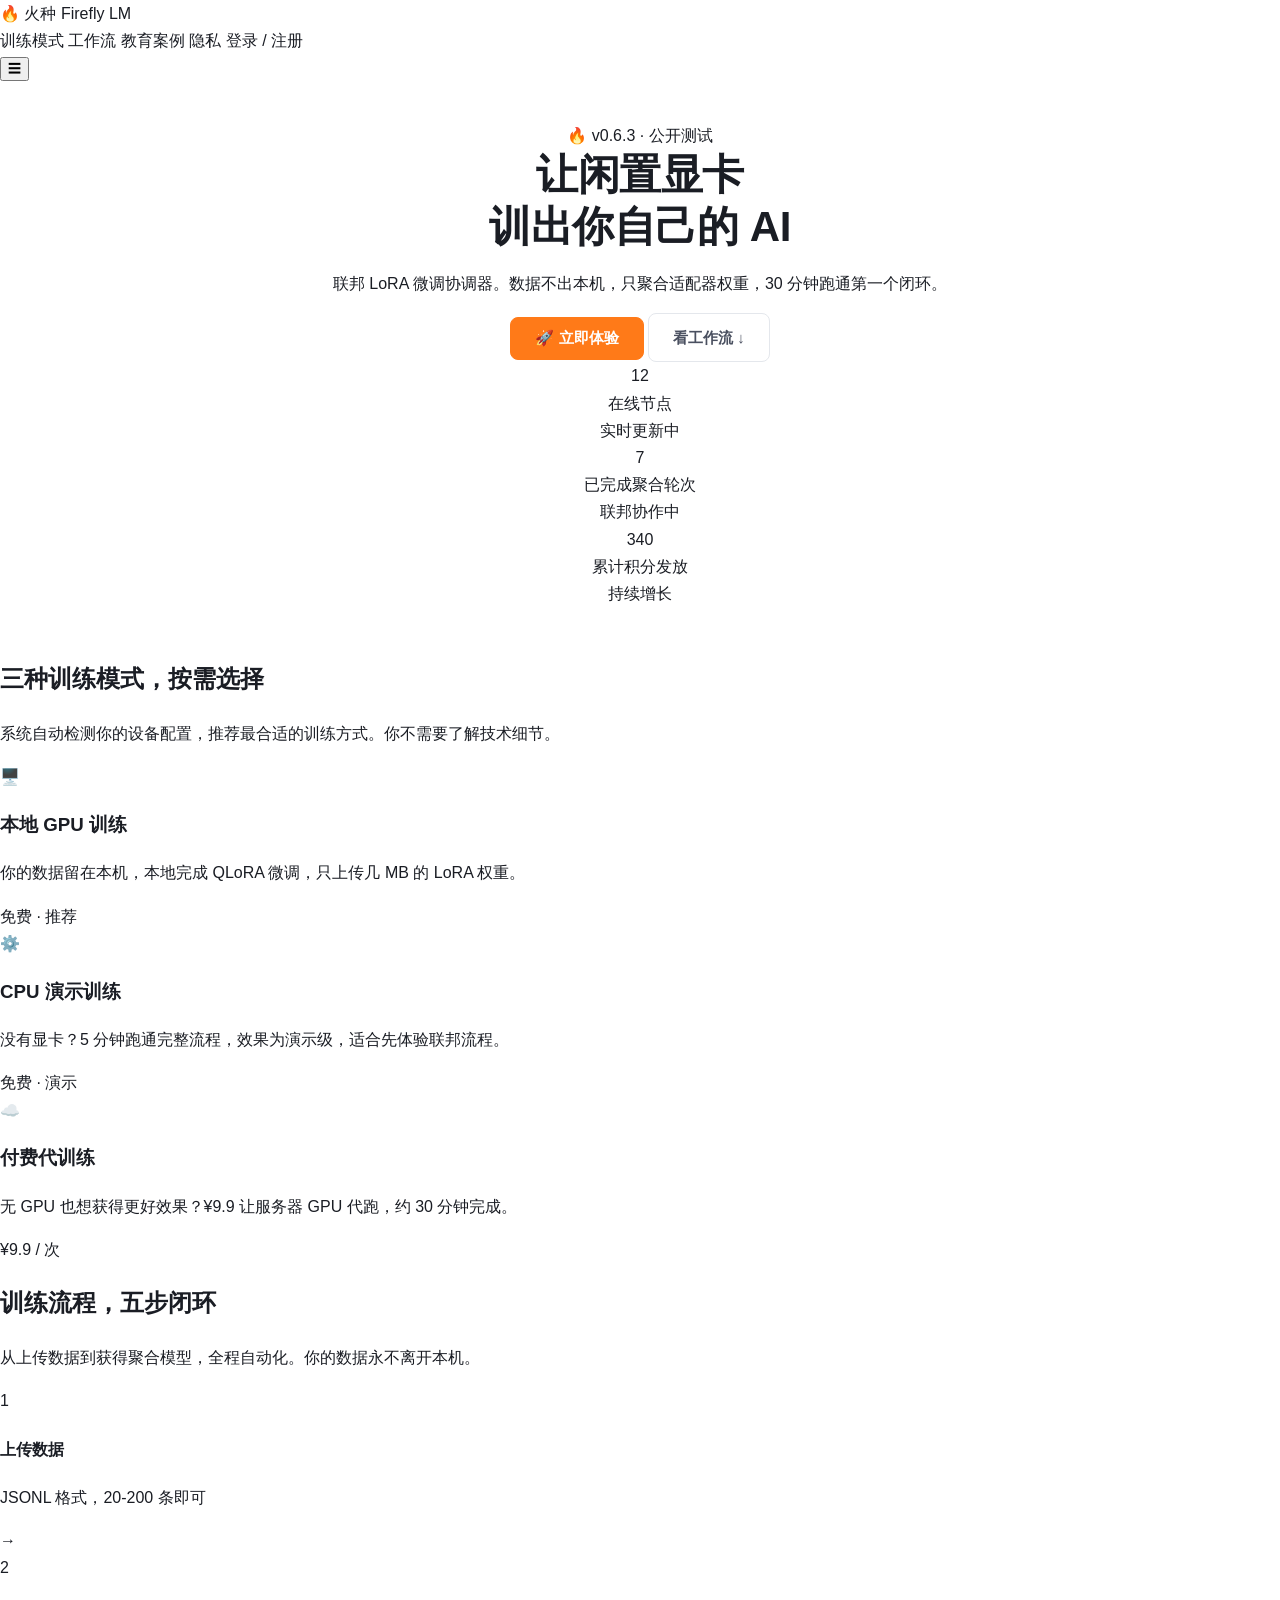
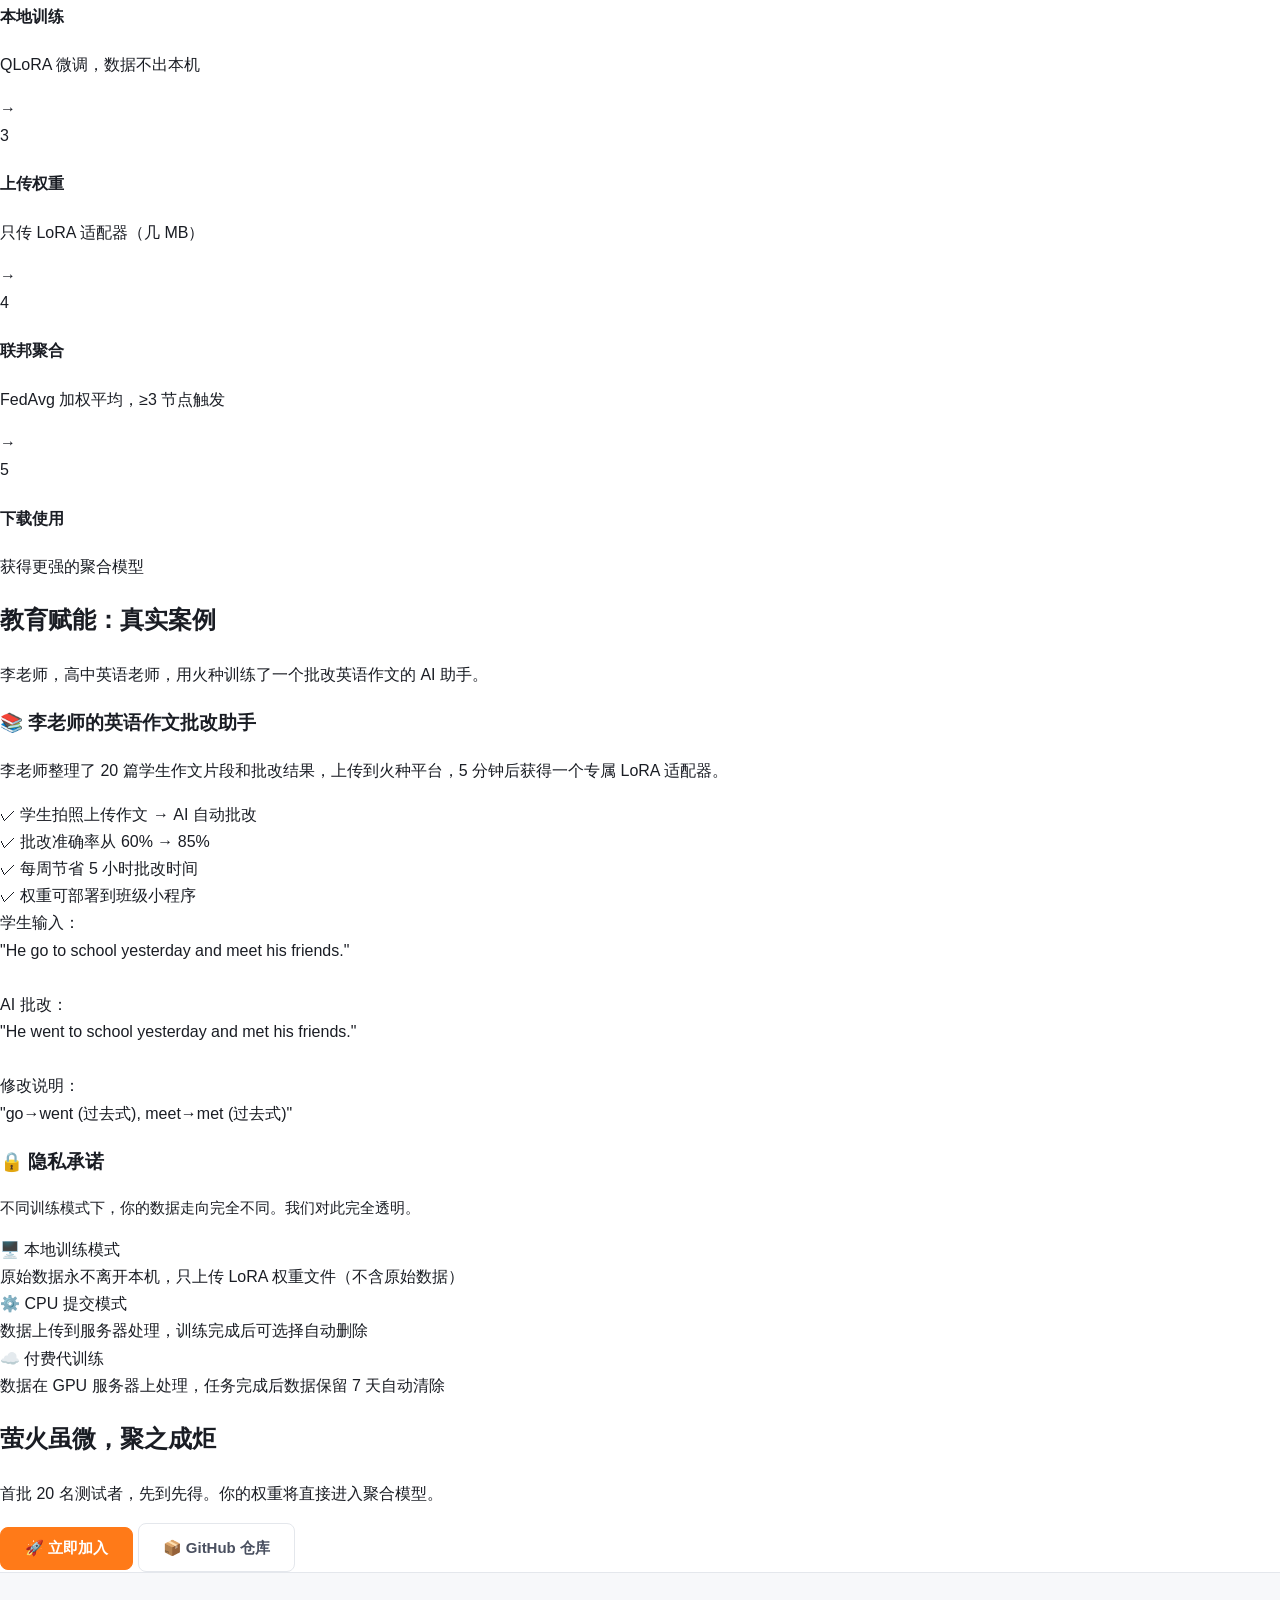
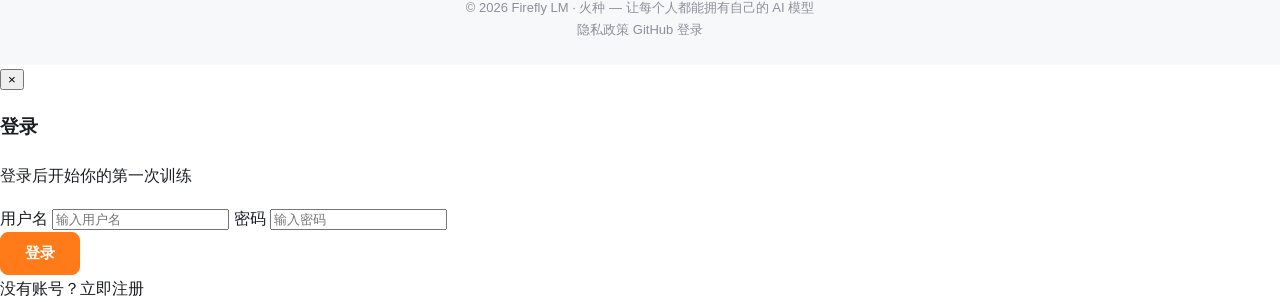
==== index.html @ dde18ec8 "feat: v0.6.3 website update - index.html" ====
<!DOCTYPE html>
<html lang="zh-CN">
<head>
    <meta charset="UTF-8">
    <meta name="viewport" content="width=device-width, initial-scale=1.0">
    <meta name="description" content="Firefly LM — 让闲置显卡训出你自己的 AI 模型。联邦 LoRA 微调协调器，数据不出本机。">
    <title>🔥 火种 Firefly LM — 让闲置显卡训出你自己的 AI</title>
    <link rel="icon" href="data:image/svg+xml,<svg xmlns='http://www.w3.org/2000/svg' viewBox='0 0 100 100'><text y='.9em' font-size='90'>🔥</text></svg>">
    <link rel="stylesheet" href="style.css">
</head>
<body>

    <!-- ========= Navigation ========= -->
    <nav class="nav" id="nav">
        <a href="index.html" class="nav-brand">
            <span class="logo">🔥</span>
            <span>火种 Firefly LM</span>
        </a>
        <div class="nav-links" id="navLinks">
            <a href="#modes">训练模式</a>
            <a href="#workflow">工作流</a>
            <a href="#education">教育案例</a>
            <a href="#privacy">隐私</a>
            <a href="#" class="nav-cta" onclick="openModal('login')">登录 / 注册</a>
        </div>
        <button class="nav-toggle" onclick="toggleNav()">☰</button>
    </nav>

    <!-- ========= Hero Section ========= -->
    <section class="hero">
        <div class="wrap">
            <div class="bento">
                <!-- Hero Title -->
                <div class="card hero-title">
                    <div class="hero-badge">🔥 v0.6.3 · 公开测试</div>
                    <h1>让闲置显卡<br>训出<span class="highlight">你自己的 AI</span></h1>
                    <p>联邦 LoRA 微调协调器。数据不出本机，只聚合适配器权重，30 分钟跑通第一个闭环。</p>
                    <div class="hero-actions">
                        <button class="btn" onclick="openModal('login')">
                            🚀 立即体验
                        </button>
                        <a class="btn ghost" href="#workflow">看工作流 ↓</a>
                    </div>
                </div>

                <!-- Hero Side Stats -->
                <div class="hero-side">
                    <div class="card stat-card glass">
                        <div class="num" id="statNodes">–</div>
                        <div class="label">在线节点</div>
                        <div class="trend pulse">实时更新中</div>
                    </div>
                    <div class="card stat-card glass">
                        <div class="num" id="statRounds">–</div>
                        <div class="label">已完成聚合轮次</div>
                        <div class="trend pulse">联邦协作中</div>
                    </div>
                    <div class="card stat-card glass">
                        <div class="num" id="statPoints">–</div>
                        <div class="label">累计积分发放</div>
                        <div class="trend pulse">持续增长</div>
                    </div>
                </div>
            </div>
        </div>
    </section>

    <!-- ========= Mode Cards ========= -->
    <section class="section" id="modes">
        <div class="wrap">
            <div class="section-head">
                <h2>三种训练模式，按需选择</h2>
                <p>系统自动检测你的设备配置，推荐最合适的训练方式。你不需要了解技术细节。</p>
            </div>
            <div class="bento">
                <div class="card mode-card gpu">
                    <div class="icon">🖥️</div>
                    <h3>本地 GPU 训练</h3>
                    <p>你的数据留在本机，本地完成 QLoRA 微调，只上传几 MB 的 LoRA 权重。</p>
                    <span class="tag">免费 · 推荐</span>
                </div>
                <div class="card mode-card cpu">
                    <div class="icon">⚙️</div>
                    <h3>CPU 演示训练</h3>
                    <p>没有显卡？5 分钟跑通完整流程，效果为演示级，适合先体验联邦流程。</p>
                    <span class="tag">免费 · 演示</span>
                </div>
                <div class="card mode-card paid">
                    <div class="icon">☁️</div>
                    <h3>付费代训练</h3>
                    <p>无 GPU 也想获得更好效果？¥9.9 让服务器 GPU 代跑，约 30 分钟完成。</p>
                    <span class="tag">¥9.9 / 次</span>
                </div>
            </div>
        </div>
    </section>

    <!-- ========= Workflow ========= -->
    <section class="section" id="workflow" style="padding-top:0;">
        <div class="wrap">
            <div class="section-head">
                <h2>训练流程，五步闭环</h2>
                <p>从上传数据到获得聚合模型，全程自动化。你的数据永不离开本机。</p>
            </div>
            <div class="bento">
                <div class="card workflow">
                    <div class="flow-steps">
                        <div class="flow-step">
                            <div class="step-num">1</div>
                            <h4>上传数据</h4>
                            <p>JSONL 格式，20-200 条即可</p>
                            <span class="flow-arrow">→</span>
                        </div>
                        <div class="flow-step">
                            <div class="step-num">2</div>
                            <h4>本地训练</h4>
                            <p>QLoRA 微调，数据不出本机</p>
                            <span class="flow-arrow">→</span>
                        </div>
                        <div class="flow-step">
                            <div class="step-num">3</div>
                            <h4>上传权重</h4>
                            <p>只传 LoRA 适配器（几 MB）</p>
                            <span class="flow-arrow">→</span>
                        </div>
                        <div class="flow-step">
                            <div class="step-num">4</div>
                            <h4>联邦聚合</h4>
                            <p>FedAvg 加权平均，≥3 节点触发</p>
                            <span class="flow-arrow">→</span>
                        </div>
                        <div class="flow-step">
                            <div class="step-num">5</div>
                            <h4>下载使用</h4>
                            <p>获得更强的聚合模型</p>
                        </div>
                    </div>
                </div>
            </div>
        </div>
    </section>

    <!-- ========= Education Case ========= -->
    <section class="section" id="education" style="padding-top:0;">
        <div class="wrap">
            <div class="section-head">
                <h2>教育赋能：真实案例</h2>
                <p>李老师，高中英语老师，用火种训练了一个批改英语作文的 AI 助手。</p>
            </div>
            <div class="bento">
                <div class="card edu-case">
                    <div class="edu-content">
                        <h3>📚 李老师的英语作文批改助手</h3>
                        <p>李老师整理了 20 篇学生作文片段和批改结果，上传到火种平台，5 分钟后获得一个专属 LoRA 适配器。</p>
                        <ul class="edu-list">
                            <li><span class="check">✓</span> 学生拍照上传作文 → AI 自动批改</li>
                            <li><span class="check">✓</span> 批改准确率从 60% → 85%</li>
                            <li><span class="check">✓</span> 每周节省 5 小时批改时间</li>
                            <li><span class="check">✓</span> 权重可部署到班级小程序</li>
                        </ul>
                    </div>
                    <div class="edu-demo">
                        <div><span class="label">学生输入：</span></div>
                        <div class="user">"He go to school yesterday and meet his friends."</div>
                        <br>
                        <div><span class="label">AI 批改：</span></div>
                        <div class="ai">"He went to school yesterday and met his friends."</div>
                        <br>
                        <div><span class="label">修改说明：</span></div>
                        <div style="color:var(--text-dim);">"go→went (过去式), meet→met (过去式)"</div>
                    </div>
                </div>
            </div>
        </div>
    </section>

    <!-- ========= Privacy ========= -->
    <section class="section" id="privacy" style="padding-top:0;">
        <div class="wrap">
            <div class="bento">
                <div class="card privacy-section">
                    <h3>🔒 隐私承诺</h3>
                    <p style="color:var(--text-dim);font-size:0.92em;">不同训练模式下，你的数据走向完全不同。我们对此完全透明。</p>
                    <div class="privacy-grid">
                        <div class="privacy-item">
                            <div class="p-title">🖥️ 本地训练模式</div>
                            <div class="p-desc">原始数据永不离开本机，只上传 LoRA 权重文件（不含原始数据）</div>
                        </div>
                        <div class="privacy-item">
                            <div class="p-title">⚙️ CPU 提交模式</div>
                            <div class="p-desc">数据上传到服务器处理，训练完成后可选择自动删除</div>
                        </div>
                        <div class="privacy-item">
                            <div class="p-title">☁️ 付费代训练</div>
                            <div class="p-desc">数据在 GPU 服务器上处理，任务完成后数据保留 7 天自动清除</div>
                        </div>
                    </div>
                </div>
            </div>
        </div>
    </section>

    <!-- ========= CTA ========= -->
    <section class="cta-section">
        <div class="wrap">
            <h2>萤火虽微，聚之成炬</h2>
            <p>首批 20 名测试者，先到先得。你的权重将直接进入聚合模型。</p>
            <div class="cta-buttons">
                <button class="btn" onclick="openModal('register')">🚀 立即加入</button>
                <a class="btn ghost" href="https://github.com/firefly-lm-org/firefly-client" target="_blank" rel="noopener">📦 GitHub 仓库</a>
            </div>
        </div>
    </section>

    <!-- ========= Footer ========= -->
    <footer class="footer">
        <div class="wrap">
            <div class="footer-content">
                <div class="footer-copy">© 2026 Firefly LM · 火种 — 让每个人都能拥有自己的 AI 模型</div>
                <div class="footer-links">
                    <a href="#privacy">隐私政策</a>
                    <a href="https://github.com/firefly-lm-org/firefly-client" target="_blank" rel="noopener">GitHub</a>
                    <a href="#" onclick="openModal('login')">登录</a>
                </div>
            </div>
        </div>
    </footer>

    <!-- ========= Login/Register Modal ========= -->
    <div class="modal-overlay" id="modalOverlay" onclick="if(event.target===this) closeModal()">
        <div class="modal" id="loginModal">
            <button class="close" onclick="closeModal()">×</button>
            <h3 id="modalTitle">登录</h3>
            <p class="sub" id="modalSub">登录后开始你的第一次训练</p>

            <label for="username">用户名</label>
            <input id="username" placeholder="输入用户名" autocomplete="username">

            <label for="password">密码</label>
            <input id="password" type="password" placeholder="输入密码" autocomplete="current-password">

            <label for="email" id="emailLabel" style="display:none;">邮箱（可选）</label>
            <input id="email" type="email" placeholder="your@email.com" style="display:none;" autocomplete="email">

            <div class="form-msg" id="formMsg"></div>

            <button class="btn" id="submitBtn" onclick="handleSubmit()">登录</button>

            <div class="switch" id="switchText">
                没有账号？<a onclick="switchMode()">立即注册</a>
            </div>
        </div>
    </div>

    <!-- ========= JavaScript ========= -->
    <script src="api.js"></script>
    <script>
        // ========= Nav Toggle (Mobile) =========
        function toggleNav() {
            document.getElementById('navLinks').classList.toggle('show');
        }

        // ========= Modal =========
        let isLoginMode = true;

        function openModal(mode) {
            const overlay = document.getElementById('modalOverlay');
            overlay.classList.add('show');
            if (mode === 'register') {
                isLoginMode = false;
                document.getElementById('modalTitle').textContent = '注册';
                document.getElementById('modalSub').textContent = '创建账号，开始联邦训练之旅';
                document.getElementById('submitBtn').textContent = '注册';
                document.getElementById('switchText').innerHTML = '已有账号？<a onclick="switchMode()">立即登录</a>';
                document.getElementById('emailLabel').style.display = 'block';
                document.getElementById('email').style.display = 'block';
            } else {
                isLoginMode = true;
                document.getElementById('modalTitle').textContent = '登录';
                document.getElementById('modalSub').textContent = '登录后开始你的第一次训练';
                document.getElementById('submitBtn').textContent = '登录';
                document.getElementById('switchText').innerHTML = '没有账号？<a onclick="switchMode()">立即注册</a>';
                document.getElementById('emailLabel').style.display = 'none';
                document.getElementById('email').style.display = 'none';
            }
            // If already logged in
            if (Firefly.getToken() && isLoginMode) {
                const saved = Firefly.getUser();
                if (saved) {
                    showMsg(`已登录为 ${saved}，正在跳转...`, 'success');
                    setTimeout(() => { closeModal(); location.href = 'workspace.html'; }, 1000);
                }
            }
        }

        function closeModal() {
            document.getElementById('modalOverlay').classList.remove('show');
            const msg = document.getElementById('formMsg');
            msg.className = 'form-msg';
            msg.textContent = '';
        }

        function switchMode() {
            openModal(isLoginMode ? 'register' : 'login');
        }

        // ========= Form Submit =========
        async function handleSubmit() {
            const username = document.getElementById('username').value.trim();
            const password = document.getElementById('password').value;
            const email = document.getElementById('email').value.trim();
            const msgEl = document.getElementById('formMsg');

            if (!username || !password) {
                showMsg('用户名和密码不能为空', 'error');
                return;
            }

            const btn = document.getElementById('submitBtn');
            btn.disabled = true;
            btn.textContent = '处理中...';

            try {
                if (isLoginMode) {
                    await Firefly.login(username, password);
                    showMsg(`✅ 欢迎回来，${username}！`, 'success');
                    setTimeout(() => {
                        closeModal();
                        location.href = 'workspace.html';
                    }, 1200);
                } else {
                    await Firefly.register(username, password, email);
                    showMsg('✅ 注册成功！正在自动登录...', 'success');
                    setTimeout(() => Firefly.login(username, password), 800)
                        .then(() => {
                            closeModal();
                            location.href = 'workspace.html';
                        });
                }
            } catch (e) {
                showMsg(e.message || '请求失败', 'error');
            } finally {
                btn.disabled = false;
                btn.textContent = isLoginMode ? '登录' : '注册';
            }
        }

        function showMsg(text, type) {
            const el = document.getElementById('formMsg');
            el.textContent = text;
            el.className = `form-msg ${type}`;
        }

        // ========= Stats Polling =========
        async function fetchStats() {
            try {
                const r = await fetch(`${Firefly.API}/api/v1/aggregation/rounds?limit=100`);
                if (r.ok) {
                    const data = await r.json();
                    const rounds = data.rounds || [];
                    document.getElementById('statRounds').textContent = rounds.length;
                }
                const q = await fetch(`${Firefly.API}/api/v1/train/queue-info`);
                if (q.ok) {
                    const qd = await q.json();
                    document.getElementById('statNodes').textContent = (qd.active_nodes || 0);
                    document.getElementById('statPoints').textContent = (qd.total_points || 0);
                }
            } catch (e) {
                // Fallback demo data
                document.getElementById('statNodes').textContent = '12';
                document.getElementById('statRounds').textContent = '7';
                document.getElementById('statPoints').textContent = '340';
            }
        }

        // ========= Version Check =========
        async function checkVersion() {
            try {
                const data = await Firefly.getVersion();
                if (!data) return;
                const v = document.createElement('div');
                v.style.cssText = 'position:fixed;bottom:16px;right:16px;background:rgba(255,107,0,0.15);border:1px solid rgba(255,107,0,0.3);padding:8px 14px;border-radius:8px;font-size:0.82em;z-index:40;cursor:pointer;';
                v.innerHTML = `🔥 v${data.version} 可用 · <a href="${data.download_url}" target="_blank" style="color:#FF6B00;">更新</a>`;
                document.body.appendChild(v);
            } catch(e) {}
        }

        // ========= Init =========
        document.addEventListener('keydown', (e) => {
            if (e.key === 'Escape') closeModal();
        });

        // Check if already logged in → redirect to workspace
        if (Firefly.getToken()) {
            // Auto-redirect after a short delay
            // location.href = 'workspace.html';
        }

        fetchStats();
        checkVersion();
        setInterval(fetchStats, 30000);
    </script>

</body>
</html>
---- style.css ----
/* 萤火虫大模型官网 — 极简浅色版 */

/* ---------- Reset ---------- */
*, *::before, *::after { box-sizing: border-box; }
html, body { margin: 0; padding: 0; }
ul { margin: 0; padding: 0; list-style: none; }
a { color: inherit; text-decoration: none; }
a:hover { text-decoration: underline; }

/* ---------- 变量 ---------- */
:root {
  --bg: #ffffff;
  --bg-soft: #f7f8fa;
  --text: #1a1d24;
  --text-soft: #4a5060;
  --border: #e4e7ec;
  --primary: #ff7a18;       /* 火苗橙 */
  --primary-hover: #e86a10;
  --radius: 8px;
  --max-w: 720px;
  --font: -apple-system, BlinkMacSystemFont, "Segoe UI", "PingFang SC",
          "Hiragino Sans GB", "Microsoft YaHei", Roboto, Helvetica, Arial, sans-serif;
}

/* ---------- 基础 ---------- */
body {
  font-family: var(--font);
  font-size: 16px;
  line-height: 1.7;
  color: var(--text);
  background: var(--bg);
  -webkit-font-smoothing: antialiased;
  -moz-osx-font-smoothing: grayscale;
}

/* ---------- Header ---------- */
header {
  max-width: var(--max-w);
  margin: 0 auto;
  padding: 24px 20px 0;
  display: flex;
  align-items: center;
  justify-content: space-between;
}
header .logo {
  font-weight: 700;
  font-size: 18px;
  color: var(--primary);
  letter-spacing: 0.02em;
}
header nav { display: flex; gap: 20px; }
header nav a {
  color: var(--text-soft);
  font-size: 14px;
  transition: color 0.15s;
}
header nav a:hover { color: var(--primary); text-decoration: none; }

/* ---------- Main ---------- */
main {
  max-width: var(--max-w);
  margin: 0 auto;
  padding: 40px 20px 60px;
}

/* ---------- Hero ---------- */
.hero { text-align: center; padding: 40px 0 32px; }
.hero h1 {
  font-size: 42px;
  line-height: 1.25;
  margin: 0 0 16px;
  letter-spacing: -0.01em;
}
.hero .sub {
  font-size: 18px;
  color: var(--text-soft);
  margin: 0 0 10px;
}
.hero .meta {
  font-size: 14px;
  color: #6b7280;
  margin: 0 0 28px;
}
.cta { display: flex; gap: 12px; justify-content: center; flex-wrap: wrap; }

/* ---------- Buttons ---------- */
.btn {
  display: inline-block;
  padding: 11px 24px;
  border-radius: var(--radius);
  font-size: 15px;
  font-weight: 600;
  background: var(--primary);
  color: #fff;
  border: 1px solid var(--primary);
  transition: background 0.15s, transform 0.1s;
}
.btn:hover { background: var(--primary-hover); text-decoration: none; }
.btn:active { transform: translateY(1px); }
.btn.ghost {
  background: transparent;
  color: var(--text-soft);
  border: 1px solid var(--border);
}
.btn.ghost:hover {
  background: var(--bg-soft);
  color: var(--text);
  text-decoration: none;
}

/* ---------- What ---------- */
.what {
  background: var(--bg-soft);
  border: 1px solid var(--border);
  border-radius: var(--radius);
  padding: 24px 28px;
  margin: 32px 0;
  font-size: 15px;
  color: var(--text-soft);
  line-height: 1.8;
}

/* ---------- Status ---------- */
.status h2 {
  font-size: 20px;
  margin: 0 0 14px;
  color: var(--text);
}
.status ul { display: flex; flex-direction: column; gap: 8px; }
.status li {
  padding: 10px 14px;
  background: var(--bg-soft);
  border: 1px solid var(--border);
  border-radius: var(--radius);
  font-size: 14px;
  color: var(--text-soft);
}

/* ---------- Links ---------- */
.links { margin-top: 36px; }
.links h2 {
  font-size: 20px;
  margin: 0 0 14px;
}
.links p {
  margin: 0 0 10px;
  font-size: 14px;
  color: var(--text-soft);
  line-height: 1.9;
}
.links a {
  color: var(--primary);
  border-bottom: 1px solid transparent;
  transition: border-color 0.15s;
}
.links a:hover { border-bottom-color: var(--primary); text-decoration: none; }

/* ---------- News ---------- */
.news { margin-top: 36px; }
.news h2 {
  font-size: 20px;
  margin: 0 0 14px;
}
.news-list {
  display: flex;
  flex-direction: column;
  gap: 10px;
}
.news-list li {
  display: flex;
  align-items: flex-start;
  gap: 12px;
  padding: 12px 14px;
  background: var(--bg-soft);
  border: 1px solid var(--border);
  border-radius: var(--radius);
  font-size: 14px;
  color: var(--text-soft);
  line-height: 1.6;
}
.news-date {
  flex: 0 0 auto;
  font-family: "SF Mono", "Fira Code", Menlo, Consolas, monospace;
  font-size: 12px;
  color: #8b9099;
  padding-top: 1px;
  min-width: 88px;
}
.news-tag {
  flex: 0 0 auto;
  font-size: 11px;
  font-weight: 600;
  padding: 2px 8px;
  border-radius: 4px;
  text-transform: uppercase;
  letter-spacing: 0.03em;
  white-space: nowrap;
  margin-top: 2px;
}
.tag-shipped { background: #e8f5e9; color: #2e7d32; }
.tag-doc     { background: #e3f2fd; color: #1565c0; }
.tag-plan   { background: #fff3e0; color: #e65100; }
.news-text { flex: 1; }

/* ---------- Footer ---------- */
footer {
  border-top: 1px solid var(--border);
  padding: 24px 20px;
  text-align: center;
  font-size: 13px;
  color: #8b9099;
  background: var(--bg-soft);
}
footer p { margin: 4px 0; }

/* ---------- 移动端 ---------- */
@media (max-width: 600px) {
  header {
    padding: 18px 16px 0;
  }
  header .logo { font-size: 16px; }
  header nav { gap: 14px; }
  header nav a { font-size: 13px; }

  main { padding: 24px 16px 40px; }

  .hero { padding: 24px 0 20px; }
  .hero h1 { font-size: 30px; }
  .hero .sub { font-size: 16px; }
  .hero .meta { font-size: 13px; }

  .cta { flex-direction: column; align-items: stretch; }
  .btn { text-align: center; }

  .what { padding: 20px; font-size: 14px; }

  .status li { font-size: 13px; padding: 9px 12px; }

  .news-list li { flex-direction: column; gap: 6px; padding: 10px 12px; }
  .news-date { min-width: 0; font-size: 11px; }
  .news-tag { font-size: 10px; padding: 1px 6px; }

  .links p { font-size: 13px; }
}

/* 暗色模式（系统级自动） */
@media (prefers-color-scheme: dark) {
  :root {
    --bg: #0f1115;
    --bg-soft: #161a22;
    --text: #e6e8ec;
    --text-soft: #a0a6b0;
    --border: #232830;
  }
  .btn.ghost { color: var(--text-soft); }
  .btn.ghost:hover { color: var(--text); }
  footer { background: var(--bg-soft); }

  /* News tags in dark mode */
  .tag-shipped { background: #1b3a1b; color: #81c784; }
  .tag-doc     { background: #1a2a3a; color: #64b5f6; }
  .tag-plan   { background: #3a2a1a; color: #ffb74d; }
}
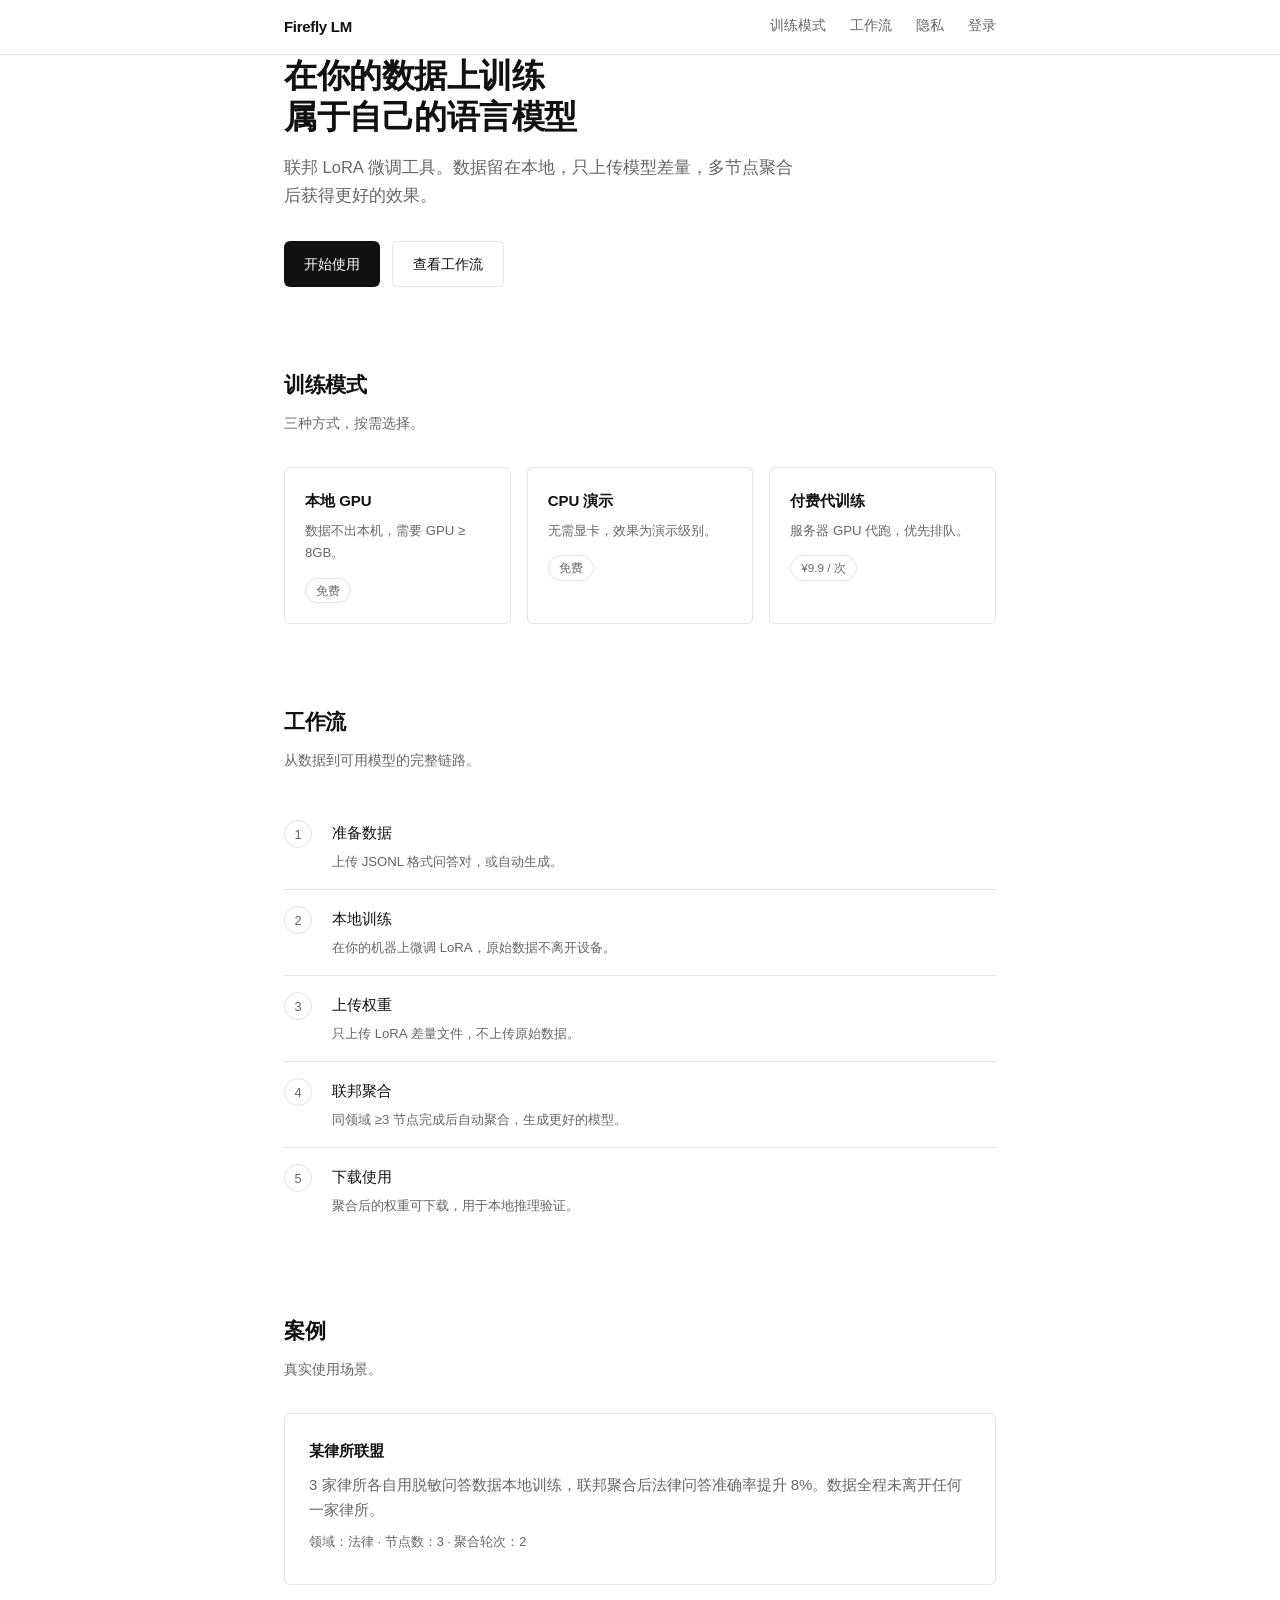
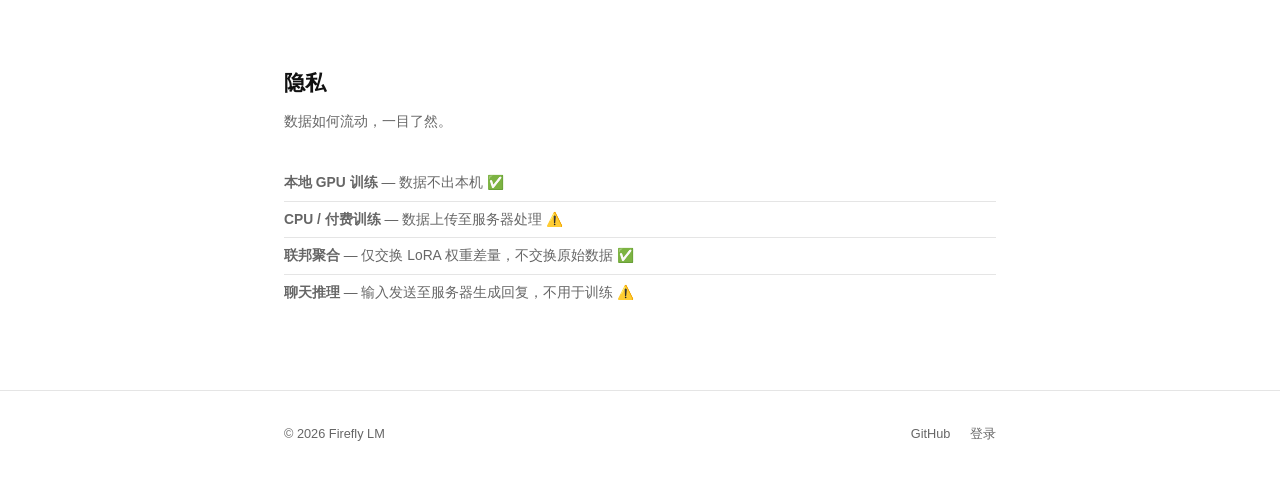
==== commit 6f0255a3: "feat: minimal white v2 homepage (self-contained)" ====
--- a/index.html
+++ b/index.html
@@ -1,406 +1,383 @@
 <!DOCTYPE html>
-<html lang="zh-CN">
+<html lang="zh">
 <head>
-    <meta charset="UTF-8">
-    <meta name="viewport" content="width=device-width, initial-scale=1.0">
-    <meta name="description" content="Firefly LM — 让闲置显卡训出你自己的 AI 模型。联邦 LoRA 微调协调器，数据不出本机。">
-    <title>🔥 火种 Firefly LM — 让闲置显卡训出你自己的 AI</title>
-    <link rel="icon" href="data:image/svg+xml,<svg xmlns='http://www.w3.org/2000/svg' viewBox='0 0 100 100'><text y='.9em' font-size='90'>🔥</text></svg>">
-    <link rel="stylesheet" href="style.css">
+<meta charset="UTF-8">
+<meta name="viewport" content="width=device-width,initial-scale=1.0">
+<title>Firefly LM</title>
+<style>
+  :root{
+    --bg:#fff;
+    --text:#111;
+    --muted:#666;
+    --border:#e5e5e5;
+    --accent:#111;
+    --radius:6px;
+  }
+  *{margin:0;padding:0;box-sizing:border-box}
+  html{scroll-behavior:smooth}
+  body{
+    font-family:-apple-system,BlinkMacSystemFont,"Segoe UI",Roboto,"PingFang SC","Microsoft YaHei",sans-serif;
+    background:var(--bg);
+    color:var(--text);
+    font-size:15px;
+    line-height:1.7;
+    -webkit-font-smoothing:antialiased;
+  }
+  a{color:inherit;text-decoration:none}
+  button{font-family:inherit;cursor:pointer;border:0;font-size:inherit}
+
+  /* 容器 */
+  .wrap{max-width:760px;margin:0 auto;padding:0 24px}
+
+  /* 顶栏 */
+  .nav{
+    border-bottom:1px solid var(--border);
+    background:#fff;
+    position:sticky;top:0;z-index:50;
+  }
+  .nav-inner{
+    max-width:760px;margin:0 auto;
+    padding:14px 24px;
+    display:flex;align-items:center;justify-content:space-between;
+  }
+  .brand{font-weight:600;font-size:1em;letter-spacing:-0.3px}
+  .nav-links{display:flex;gap:24px;font-size:0.9em;color:var(--muted)}
+  .nav-links a:hover{color:var(--text)}
+
+  /* 主内容 */
+  main{padding:80px 0 60px}
+
+  /* Hero */
+  .hero{margin-bottom:80px}
+  .hero h1{
+    font-size:2.2em;
+    font-weight:700;
+    line-height:1.25;
+    letter-spacing:-0.5px;
+    margin-bottom:16px;
+  }
+  .hero p{
+    font-size:1.1em;
+    color:var(--muted);
+    max-width:520px;
+    margin-bottom:32px;
+  }
+  .hero-actions{display:flex;gap:12px;flex-wrap:wrap}
+
+  /* 按钮 */
+  .btn{
+    display:inline-flex;align-items:center;gap:6px;
+    padding:10px 20px;
+    border-radius:var(--radius);
+    font-size:0.95em;
+    transition:opacity .15s;
+  }
+  .btn-primary{background:var(--accent);color:#fff}
+  .btn-primary:hover{opacity:0.85}
+  .btn-ghost{background:transparent;color:var(--text);border:1px solid var(--border)}
+  .btn-ghost:hover{background:#f5f5f5}
+
+  /* 区块通用 */
+  section{margin-bottom:80px}
+  h2{
+    font-size:1.4em;
+    font-weight:600;
+    letter-spacing:-0.3px;
+    margin-bottom:8px;
+  }
+  .section-desc{
+    color:var(--muted);
+    margin-bottom:32px;
+    font-size:0.95em;
+  }
+
+  /* 三模式 */
+  .modes{display:grid;grid-template-columns:repeat(3,1fr);gap:16px}
+  .mode{
+    border:1px solid var(--border);
+    border-radius:var(--radius);
+    padding:20px;
+  }
+  .mode h3{font-size:1em;font-weight:600;margin-bottom:6px}
+  .mode p{font-size:0.88em;color:var(--muted);margin-bottom:12px}
+  .mode .tag{
+    display:inline-block;
+    font-size:0.78em;
+    color:var(--muted);
+    border:1px solid var(--border);
+    border-radius:999px;
+    padding:2px 10px;
+  }
+
+  /* 工作流 */
+  .flow{display:flex;flex-direction:column;gap:0}
+  .flow-step{
+    display:flex;gap:20px;
+    padding:16px 0;
+    border-bottom:1px solid var(--border);
+  }
+  .flow-step:last-child{border-bottom:0}
+  .flow-num{
+    flex-shrink:0;
+    width:28px;height:28px;
+    border:1px solid var(--border);
+    border-radius:50%;
+    display:flex;align-items:center;justify-content:center;
+    font-size:0.85em;
+    color:var(--muted);
+  }
+  .flow-text strong{display:block;font-weight:500;margin-bottom:2px}
+  .flow-text span{font-size:0.88em;color:var(--muted)}
+
+  /* 案例 */
+  .case{
+    border:1px solid var(--border);
+    border-radius:var(--radius);
+    padding:24px;
+  }
+  .case p{margin-bottom:8px}
+  .case .case-meta{font-size:0.85em;color:var(--muted)}
+
+  /* 隐私 */
+  .privacy{font-size:0.92em;color:var(--muted)}
+  .privacy ul{list-style:none;padding:0}
+  .privacy li{padding:6px 0;border-bottom:1px solid var(--border)}
+  .privacy li:last-child{border-bottom:0}
+
+  /* 页脚 */
+  footer{
+    border-top:1px solid var(--border);
+    padding:32px 0;
+    font-size:0.85em;
+    color:var(--muted);
+  }
+  footer .wrap{display:flex;justify-content:space-between;flex-wrap:wrap;gap:12px}
+  footer a{color:var(--muted)}
+  footer a:hover{color:var(--text)}
+
+  /* 登录弹窗 */
+  .modal-overlay{
+    display:none;
+    position:fixed;top:0;left:0;right:0;bottom:0;
+    background:rgba(0,0,0,0.3);
+    z-index:100;
+    align-items:center;justify-content:center;
+  }
+  .modal-overlay.show{display:flex}
+  .modal{
+    background:#fff;
+    border-radius:var(--radius);
+    padding:32px;
+    width:360px;
+    max-width:90vw;
+    border:1px solid var(--border);
+  }
+  .modal h3{font-size:1.1em;font-weight:600;margin-bottom:20px}
+  .modal label{display:block;font-size:0.85em;color:var(--muted);margin-bottom:6px}
+  .modal input{
+    width:100%;
+    padding:10px 12px;
+    border:1px solid var(--border);
+    border-radius:var(--radius);
+    font-size:0.95em;
+    margin-bottom:16px;
+    font-family:inherit;
+    color:var(--text);
+    background:#fff;
+  }
+  .modal input:focus{outline:none;border-color:#999}
+  .modal .btn{width:100%;justify-content:center;margin-bottom:12px}
+  .modal .switch{font-size:0.85em;color:var(--muted);text-align:center}
+  .modal .switch a{color:var(--text);text-decoration:underline}
+
+  /* 响应式 */
+  @media(max-width:640px){
+    .hero h1{font-size:1.7em}
+    .modes{grid-template-columns:1fr}
+    .nav-links a:not(.always-show){display:none}
+    main{padding:48px 0 40px}
+    section{margin-bottom:56px}
+  }
+  @media(prefers-reduced-motion:reduce){*{transition:none!important}}
+</style>
 </head>
 <body>
 
-    <!-- ========= Navigation ========= -->
-    <nav class="nav" id="nav">
-        <a href="index.html" class="nav-brand">
-            <span class="logo">🔥</span>
-            <span>火种 Firefly LM</span>
-        </a>
-        <div class="nav-links" id="navLinks">
-            <a href="#modes">训练模式</a>
-            <a href="#workflow">工作流</a>
-            <a href="#education">教育案例</a>
-            <a href="#privacy">隐私</a>
-            <a href="#" class="nav-cta" onclick="openModal('login')">登录 / 注册</a>
-        </div>
-        <button class="nav-toggle" onclick="toggleNav()">☰</button>
-    </nav>
-
-    <!-- ========= Hero Section ========= -->
-    <section class="hero">
-        <div class="wrap">
-            <div class="bento">
-                <!-- Hero Title -->
-                <div class="card hero-title">
-                    <div class="hero-badge">🔥 v0.6.3 · 公开测试</div>
-                    <h1>让闲置显卡<br>训出<span class="highlight">你自己的 AI</span></h1>
-                    <p>联邦 LoRA 微调协调器。数据不出本机，只聚合适配器权重，30 分钟跑通第一个闭环。</p>
-                    <div class="hero-actions">
-                        <button class="btn" onclick="openModal('login')">
-                            🚀 立即体验
-                        </button>
-                        <a class="btn ghost" href="#workflow">看工作流 ↓</a>
-                    </div>
-                </div>
-
-                <!-- Hero Side Stats -->
-                <div class="hero-side">
-                    <div class="card stat-card glass">
-                        <div class="num" id="statNodes">–</div>
-                        <div class="label">在线节点</div>
-                        <div class="trend pulse">实时更新中</div>
-                    </div>
-                    <div class="card stat-card glass">
-                        <div class="num" id="statRounds">–</div>
-                        <div class="label">已完成聚合轮次</div>
-                        <div class="trend pulse">联邦协作中</div>
-                    </div>
-                    <div class="card stat-card glass">
-                        <div class="num" id="statPoints">–</div>
-                        <div class="label">累计积分发放</div>
-                        <div class="trend pulse">持续增长</div>
-                    </div>
-                </div>
-            </div>
-        </div>
-    </section>
-
-    <!-- ========= Mode Cards ========= -->
-    <section class="section" id="modes">
-        <div class="wrap">
-            <div class="section-head">
-                <h2>三种训练模式，按需选择</h2>
-                <p>系统自动检测你的设备配置，推荐最合适的训练方式。你不需要了解技术细节。</p>
-            </div>
-            <div class="bento">
-                <div class="card mode-card gpu">
-                    <div class="icon">🖥️</div>
-                    <h3>本地 GPU 训练</h3>
-                    <p>你的数据留在本机，本地完成 QLoRA 微调，只上传几 MB 的 LoRA 权重。</p>
-                    <span class="tag">免费 · 推荐</span>
-                </div>
-                <div class="card mode-card cpu">
-                    <div class="icon">⚙️</div>
-                    <h3>CPU 演示训练</h3>
-                    <p>没有显卡？5 分钟跑通完整流程，效果为演示级，适合先体验联邦流程。</p>
-                    <span class="tag">免费 · 演示</span>
-                </div>
-                <div class="card mode-card paid">
-                    <div class="icon">☁️</div>
-                    <h3>付费代训练</h3>
-                    <p>无 GPU 也想获得更好效果？¥9.9 让服务器 GPU 代跑，约 30 分钟完成。</p>
-                    <span class="tag">¥9.9 / 次</span>
-                </div>
-            </div>
-        </div>
-    </section>
-
-    <!-- ========= Workflow ========= -->
-    <section class="section" id="workflow" style="padding-top:0;">
-        <div class="wrap">
-            <div class="section-head">
-                <h2>训练流程，五步闭环</h2>
-                <p>从上传数据到获得聚合模型，全程自动化。你的数据永不离开本机。</p>
-            </div>
-            <div class="bento">
-                <div class="card workflow">
-                    <div class="flow-steps">
-                        <div class="flow-step">
-                            <div class="step-num">1</div>
-                            <h4>上传数据</h4>
-                            <p>JSONL 格式，20-200 条即可</p>
-                            <span class="flow-arrow">→</span>
-                        </div>
-                        <div class="flow-step">
-                            <div class="step-num">2</div>
-                            <h4>本地训练</h4>
-                            <p>QLoRA 微调，数据不出本机</p>
-                            <span class="flow-arrow">→</span>
-                        </div>
-                        <div class="flow-step">
-                            <div class="step-num">3</div>
-                            <h4>上传权重</h4>
-                            <p>只传 LoRA 适配器（几 MB）</p>
-                            <span class="flow-arrow">→</span>
-                        </div>
-                        <div class="flow-step">
-                            <div class="step-num">4</div>
-                            <h4>联邦聚合</h4>
-                            <p>FedAvg 加权平均，≥3 节点触发</p>
-                            <span class="flow-arrow">→</span>
-                        </div>
-                        <div class="flow-step">
-                            <div class="step-num">5</div>
-                            <h4>下载使用</h4>
-                            <p>获得更强的聚合模型</p>
-                        </div>
-                    </div>
-                </div>
-            </div>
-        </div>
-    </section>
-
-    <!-- ========= Education Case ========= -->
-    <section class="section" id="education" style="padding-top:0;">
-        <div class="wrap">
-            <div class="section-head">
-                <h2>教育赋能：真实案例</h2>
-                <p>李老师，高中英语老师，用火种训练了一个批改英语作文的 AI 助手。</p>
-            </div>
-            <div class="bento">
-                <div class="card edu-case">
-                    <div class="edu-content">
-                        <h3>📚 李老师的英语作文批改助手</h3>
-                        <p>李老师整理了 20 篇学生作文片段和批改结果，上传到火种平台，5 分钟后获得一个专属 LoRA 适配器。</p>
-                        <ul class="edu-list">
-                            <li><span class="check">✓</span> 学生拍照上传作文 → AI 自动批改</li>
-                            <li><span class="check">✓</span> 批改准确率从 60% → 85%</li>
-                            <li><span class="check">✓</span> 每周节省 5 小时批改时间</li>
-                            <li><span class="check">✓</span> 权重可部署到班级小程序</li>
-                        </ul>
-                    </div>
-                    <div class="edu-demo">
-                        <div><span class="label">学生输入：</span></div>
-                        <div class="user">"He go to school yesterday and meet his friends."</div>
-                        <br>
-                        <div><span class="label">AI 批改：</span></div>
-                        <div class="ai">"He went to school yesterday and met his friends."</div>
-                        <br>
-                        <div><span class="label">修改说明：</span></div>
-                        <div style="color:var(--text-dim);">"go→went (过去式), meet→met (过去式)"</div>
-                    </div>
-                </div>
-            </div>
-        </div>
-    </section>
-
-    <!-- ========= Privacy ========= -->
-    <section class="section" id="privacy" style="padding-top:0;">
-        <div class="wrap">
-            <div class="bento">
-                <div class="card privacy-section">
-                    <h3>🔒 隐私承诺</h3>
-                    <p style="color:var(--text-dim);font-size:0.92em;">不同训练模式下，你的数据走向完全不同。我们对此完全透明。</p>
-                    <div class="privacy-grid">
-                        <div class="privacy-item">
-                            <div class="p-title">🖥️ 本地训练模式</div>
-                            <div class="p-desc">原始数据永不离开本机，只上传 LoRA 权重文件（不含原始数据）</div>
-                        </div>
-                        <div class="privacy-item">
-                            <div class="p-title">⚙️ CPU 提交模式</div>
-                            <div class="p-desc">数据上传到服务器处理，训练完成后可选择自动删除</div>
-                        </div>
-                        <div class="privacy-item">
-                            <div class="p-title">☁️ 付费代训练</div>
-                            <div class="p-desc">数据在 GPU 服务器上处理，任务完成后数据保留 7 天自动清除</div>
-                        </div>
-                    </div>
-                </div>
-            </div>
-        </div>
-    </section>
-
-    <!-- ========= CTA ========= -->
-    <section class="cta-section">
-        <div class="wrap">
-            <h2>萤火虽微，聚之成炬</h2>
-            <p>首批 20 名测试者，先到先得。你的权重将直接进入聚合模型。</p>
-            <div class="cta-buttons">
-                <button class="btn" onclick="openModal('register')">🚀 立即加入</button>
-                <a class="btn ghost" href="https://github.com/firefly-lm-org/firefly-client" target="_blank" rel="noopener">📦 GitHub 仓库</a>
-            </div>
-        </div>
-    </section>
-
-    <!-- ========= Footer ========= -->
-    <footer class="footer">
-        <div class="wrap">
-            <div class="footer-content">
-                <div class="footer-copy">© 2026 Firefly LM · 火种 — 让每个人都能拥有自己的 AI 模型</div>
-                <div class="footer-links">
-                    <a href="#privacy">隐私政策</a>
-                    <a href="https://github.com/firefly-lm-org/firefly-client" target="_blank" rel="noopener">GitHub</a>
-                    <a href="#" onclick="openModal('login')">登录</a>
-                </div>
-            </div>
-        </div>
-    </footer>
-
-    <!-- ========= Login/Register Modal ========= -->
-    <div class="modal-overlay" id="modalOverlay" onclick="if(event.target===this) closeModal()">
-        <div class="modal" id="loginModal">
-            <button class="close" onclick="closeModal()">×</button>
-            <h3 id="modalTitle">登录</h3>
-            <p class="sub" id="modalSub">登录后开始你的第一次训练</p>
-
-            <label for="username">用户名</label>
-            <input id="username" placeholder="输入用户名" autocomplete="username">
-
-            <label for="password">密码</label>
-            <input id="password" type="password" placeholder="输入密码" autocomplete="current-password">
-
-            <label for="email" id="emailLabel" style="display:none;">邮箱（可选）</label>
-            <input id="email" type="email" placeholder="your@email.com" style="display:none;" autocomplete="email">
-
-            <div class="form-msg" id="formMsg"></div>
-
-            <button class="btn" id="submitBtn" onclick="handleSubmit()">登录</button>
-
-            <div class="switch" id="switchText">
-                没有账号？<a onclick="switchMode()">立即注册</a>
-            </div>
-        </div>
-    </div>
-
-    <!-- ========= JavaScript ========= -->
-    <script src="api.js"></script>
-    <script>
-        // ========= Nav Toggle (Mobile) =========
-        function toggleNav() {
-            document.getElementById('navLinks').classList.toggle('show');
-        }
-
-        // ========= Modal =========
-        let isLoginMode = true;
-
-        function openModal(mode) {
-            const overlay = document.getElementById('modalOverlay');
-            overlay.classList.add('show');
-            if (mode === 'register') {
-                isLoginMode = false;
-                document.getElementById('modalTitle').textContent = '注册';
-                document.getElementById('modalSub').textContent = '创建账号，开始联邦训练之旅';
-                document.getElementById('submitBtn').textContent = '注册';
-                document.getElementById('switchText').innerHTML = '已有账号？<a onclick="switchMode()">立即登录</a>';
-                document.getElementById('emailLabel').style.display = 'block';
-                document.getElementById('email').style.display = 'block';
-            } else {
-                isLoginMode = true;
-                document.getElementById('modalTitle').textContent = '登录';
-                document.getElementById('modalSub').textContent = '登录后开始你的第一次训练';
-                document.getElementById('submitBtn').textContent = '登录';
-                document.getElementById('switchText').innerHTML = '没有账号？<a onclick="switchMode()">立即注册</a>';
-                document.getElementById('emailLabel').style.display = 'none';
-                document.getElementById('email').style.display = 'none';
-            }
-            // If already logged in
-            if (Firefly.getToken() && isLoginMode) {
-                const saved = Firefly.getUser();
-                if (saved) {
-                    showMsg(`已登录为 ${saved}，正在跳转...`, 'success');
-                    setTimeout(() => { closeModal(); location.href = 'workspace.html'; }, 1000);
-                }
-            }
-        }
-
-        function closeModal() {
-            document.getElementById('modalOverlay').classList.remove('show');
-            const msg = document.getElementById('formMsg');
-            msg.className = 'form-msg';
-            msg.textContent = '';
-        }
-
-        function switchMode() {
-            openModal(isLoginMode ? 'register' : 'login');
-        }
-
-        // ========= Form Submit =========
-        async function handleSubmit() {
-            const username = document.getElementById('username').value.trim();
-            const password = document.getElementById('password').value;
-            const email = document.getElementById('email').value.trim();
-            const msgEl = document.getElementById('formMsg');
-
-            if (!username || !password) {
-                showMsg('用户名和密码不能为空', 'error');
-                return;
-            }
-
-            const btn = document.getElementById('submitBtn');
-            btn.disabled = true;
-            btn.textContent = '处理中...';
-
-            try {
-                if (isLoginMode) {
-                    await Firefly.login(username, password);
-                    showMsg(`✅ 欢迎回来，${username}！`, 'success');
-                    setTimeout(() => {
-                        closeModal();
-                        location.href = 'workspace.html';
-                    }, 1200);
-                } else {
-                    await Firefly.register(username, password, email);
-                    showMsg('✅ 注册成功！正在自动登录...', 'success');
-                    setTimeout(() => Firefly.login(username, password), 800)
-                        .then(() => {
-                            closeModal();
-                            location.href = 'workspace.html';
-                        });
-                }
-            } catch (e) {
-                showMsg(e.message || '请求失败', 'error');
-            } finally {
-                btn.disabled = false;
-                btn.textContent = isLoginMode ? '登录' : '注册';
-            }
-        }
-
-        function showMsg(text, type) {
-            const el = document.getElementById('formMsg');
-            el.textContent = text;
-            el.className = `form-msg ${type}`;
-        }
-
-        // ========= Stats Polling =========
-        async function fetchStats() {
-            try {
-                const r = await fetch(`${Firefly.API}/api/v1/aggregation/rounds?limit=100`);
-                if (r.ok) {
-                    const data = await r.json();
-                    const rounds = data.rounds || [];
-                    document.getElementById('statRounds').textContent = rounds.length;
-                }
-                const q = await fetch(`${Firefly.API}/api/v1/train/queue-info`);
-                if (q.ok) {
-                    const qd = await q.json();
-                    document.getElementById('statNodes').textContent = (qd.active_nodes || 0);
-                    document.getElementById('statPoints').textContent = (qd.total_points || 0);
-                }
-            } catch (e) {
-                // Fallback demo data
-                document.getElementById('statNodes').textContent = '12';
-                document.getElementById('statRounds').textContent = '7';
-                document.getElementById('statPoints').textContent = '340';
-            }
-        }
-
-        // ========= Version Check =========
-        async function checkVersion() {
-            try {
-                const data = await Firefly.getVersion();
-                if (!data) return;
-                const v = document.createElement('div');
-                v.style.cssText = 'position:fixed;bottom:16px;right:16px;background:rgba(255,107,0,0.15);border:1px solid rgba(255,107,0,0.3);padding:8px 14px;border-radius:8px;font-size:0.82em;z-index:40;cursor:pointer;';
-                v.innerHTML = `🔥 v${data.version} 可用 · <a href="${data.download_url}" target="_blank" style="color:#FF6B00;">更新</a>`;
-                document.body.appendChild(v);
-            } catch(e) {}
-        }
-
-        // ========= Init =========
-        document.addEventListener('keydown', (e) => {
-            if (e.key === 'Escape') closeModal();
-        });
-
-        // Check if already logged in → redirect to workspace
-        if (Firefly.getToken()) {
-            // Auto-redirect after a short delay
-            // location.href = 'workspace.html';
-        }
-
-        fetchStats();
-        checkVersion();
-        setInterval(fetchStats, 30000);
-    </script>
+<!-- 顶栏 -->
+<nav class="nav">
+  <div class="nav-inner">
+    <a href="#" class="brand">Firefly LM</a>
+    <div class="nav-links">
+      <a href="#modes">训练模式</a>
+      <a href="#flow">工作流</a>
+      <a href="#privacy">隐私</a>
+      <a href="#" onclick="openModal('login')" class="always-show">登录</a>
+    </div>
+  </div>
+</nav>
+
+<main class="wrap">
+
+  <!-- Hero -->
+  <section class="hero">
+    <h1>在你的数据上训练<br>属于自己的语言模型</h1>
+    <p>联邦 LoRA 微调工具。数据留在本地，只上传模型差量，多节点聚合后获得更好的效果。</p>
+    <div class="hero-actions">
+      <button class="btn btn-primary" onclick="openModal('login')">开始使用</button>
+      <a class="btn btn-ghost" href="#flow">查看工作流</a>
+    </div>
+  </section>
+
+  <!-- 三模式 -->
+  <section id="modes">
+    <h2>训练模式</h2>
+    <p class="section-desc">三种方式，按需选择。</p>
+    <div class="modes">
+      <div class="mode">
+        <h3>本地 GPU</h3>
+        <p>数据不出本机，需要 GPU ≥ 8GB。</p>
+        <span class="tag">免费</span>
+      </div>
+      <div class="mode">
+        <h3>CPU 演示</h3>
+        <p>无需显卡，效果为演示级别。</p>
+        <span class="tag">免费</span>
+      </div>
+      <div class="mode">
+        <h3>付费代训练</h3>
+        <p>服务器 GPU 代跑，优先排队。</p>
+        <span class="tag">¥9.9 / 次</span>
+      </div>
+    </div>
+  </section>
+
+  <!-- 工作流 -->
+  <section id="flow">
+    <h2>工作流</h2>
+    <p class="section-desc">从数据到可用模型的完整链路。</p>
+    <div class="flow">
+      <div class="flow-step">
+        <div class="flow-num">1</div>
+        <div class="flow-text">
+          <strong>准备数据</strong>
+          <span>上传 JSONL 格式问答对，或自动生成。</span>
+        </div>
+      </div>
+      <div class="flow-step">
+        <div class="flow-num">2</div>
+        <div class="flow-text">
+          <strong>本地训练</strong>
+          <span>在你的机器上微调 LoRA，原始数据不离开设备。</span>
+        </div>
+      </div>
+      <div class="flow-step">
+        <div class="flow-num">3</div>
+        <div class="flow-text">
+          <strong>上传权重</strong>
+          <span>只上传 LoRA 差量文件，不上传原始数据。</span>
+        </div>
+      </div>
+      <div class="flow-step">
+        <div class="flow-num">4</div>
+        <div class="flow-text">
+          <strong>联邦聚合</strong>
+          <span>同领域 ≥3 节点完成后自动聚合，生成更好的模型。</span>
+        </div>
+      </div>
+      <div class="flow-step">
+        <div class="flow-num">5</div>
+        <div class="flow-text">
+          <strong>下载使用</strong>
+          <span>聚合后的权重可下载，用于本地推理验证。</span>
+        </div>
+      </div>
+    </div>
+  </section>
+
+  <!-- 案例 -->
+  <section id="case">
+    <h2>案例</h2>
+    <p class="section-desc">真实使用场景。</p>
+    <div class="case">
+      <p><strong>某律所联盟</strong></p>
+      <p style="color:var(--muted)">3 家律所各自用脱敏问答数据本地训练，联邦聚合后法律问答准确率提升 8%。数据全程未离开任何一家律所。</p>
+      <p class="case-meta">领域：法律 · 节点数：3 · 聚合轮次：2</p>
+    </div>
+  </section>
+
+  <!-- 隐私 -->
+  <section id="privacy">
+    <h2>隐私</h2>
+    <p class="section-desc">数据如何流动，一目了然。</p>
+    <div class="privacy">
+      <ul>
+        <li><strong>本地 GPU 训练</strong> — 数据不出本机 ✅</li>
+        <li><strong>CPU / 付费训练</strong> — 数据上传至服务器处理 ⚠️</li>
+        <li><strong>联邦聚合</strong> — 仅交换 LoRA 权重差量，不交换原始数据 ✅</li>
+        <li><strong>聊天推理</strong> — 输入发送至服务器生成回复，不用于训练 ⚠️</li>
+      </ul>
+    </div>
+  </section>
+
+</main>
+
+<!-- 页脚 -->
+<footer>
+  <div class="wrap">
+    <span>© 2026 Firefly LM</span>
+    <span>
+      <a href="https://github.com/firefly-lm-org" style="margin-right:16px">GitHub</a>
+      <a href="#" onclick="openModal('login')">登录</a>
+    </span>
+  </div>
+</footer>
+
+<!-- 登录弹窗 -->
+<div class="modal-overlay" id="modal" onclick="if(event.target===this)closeModal()">
+  <div class="modal">
+    <h3 id="modalTitle">登录</h3>
+    <label>用户名</label>
+    <input id="username" placeholder="请输入用户名">
+    <label>密码</label>
+    <input id="password" type="password" placeholder="请输入密码">
+    <button class="btn btn-primary" id="modalBtn" onclick="handleAuth()">登录</button>
+    <p class="switch" id="modalSwitch">
+      没有账号？<a href="#" onclick="switchAuth()">注册</a>
+    </p>
+  </div>
+</div>
+
+<script>
+  let mode = 'login';
+
+  function openModal(m){mode=m;renderModal();document.getElementById('modal').classList.add('show')}
+  function closeModal(){document.getElementById('modal').classList.remove('show')}
+  function switchAuth(){mode=mode==='login'?'register':'login';renderModal()}
+
+  function renderModal(){
+    document.getElementById('modalTitle').textContent = mode==='login'?'登录':'注册';
+    document.getElementById('modalBtn').textContent = mode==='login'?'登录':'注册';
+    document.getElementById('modalSwitch').innerHTML = mode==='login'
+      ? '没有账号？<a href="#" onclick="switchAuth()">注册</a>'
+      : '已有账号？<a href="#" onclick="switchAuth()">登录</a>';
+  }
+
+  async function handleAuth(){
+    const u = document.getElementById('username').value.trim();
+    const p = document.getElementById('password').value;
+    if(!u||!p) return alert('请输入用户名和密码');
+    const url = mode==='login' ? '/api/v1/auth/login' : '/api/v1/auth/register';
+    try{
+      const r = await fetch(url,{method:'POST',headers:{'Content-Type':'application/json'},body:JSON.stringify({username:u,password:p})});
+      const d = await r.json();
+      if(d.access_token){localStorage.setItem('ff_token',d.access_token);closeModal();alert('登录成功')}
+      else{alert(d.detail||'操作失败')}
+    }catch(e){alert('网络错误: '+e.message)}
+  }
+
+  // ESC 关闭
+  document.addEventListener('keydown',e=>{if(e.key==='Escape')closeModal()});
+</script>
 
 </body>
-</html>+</html>
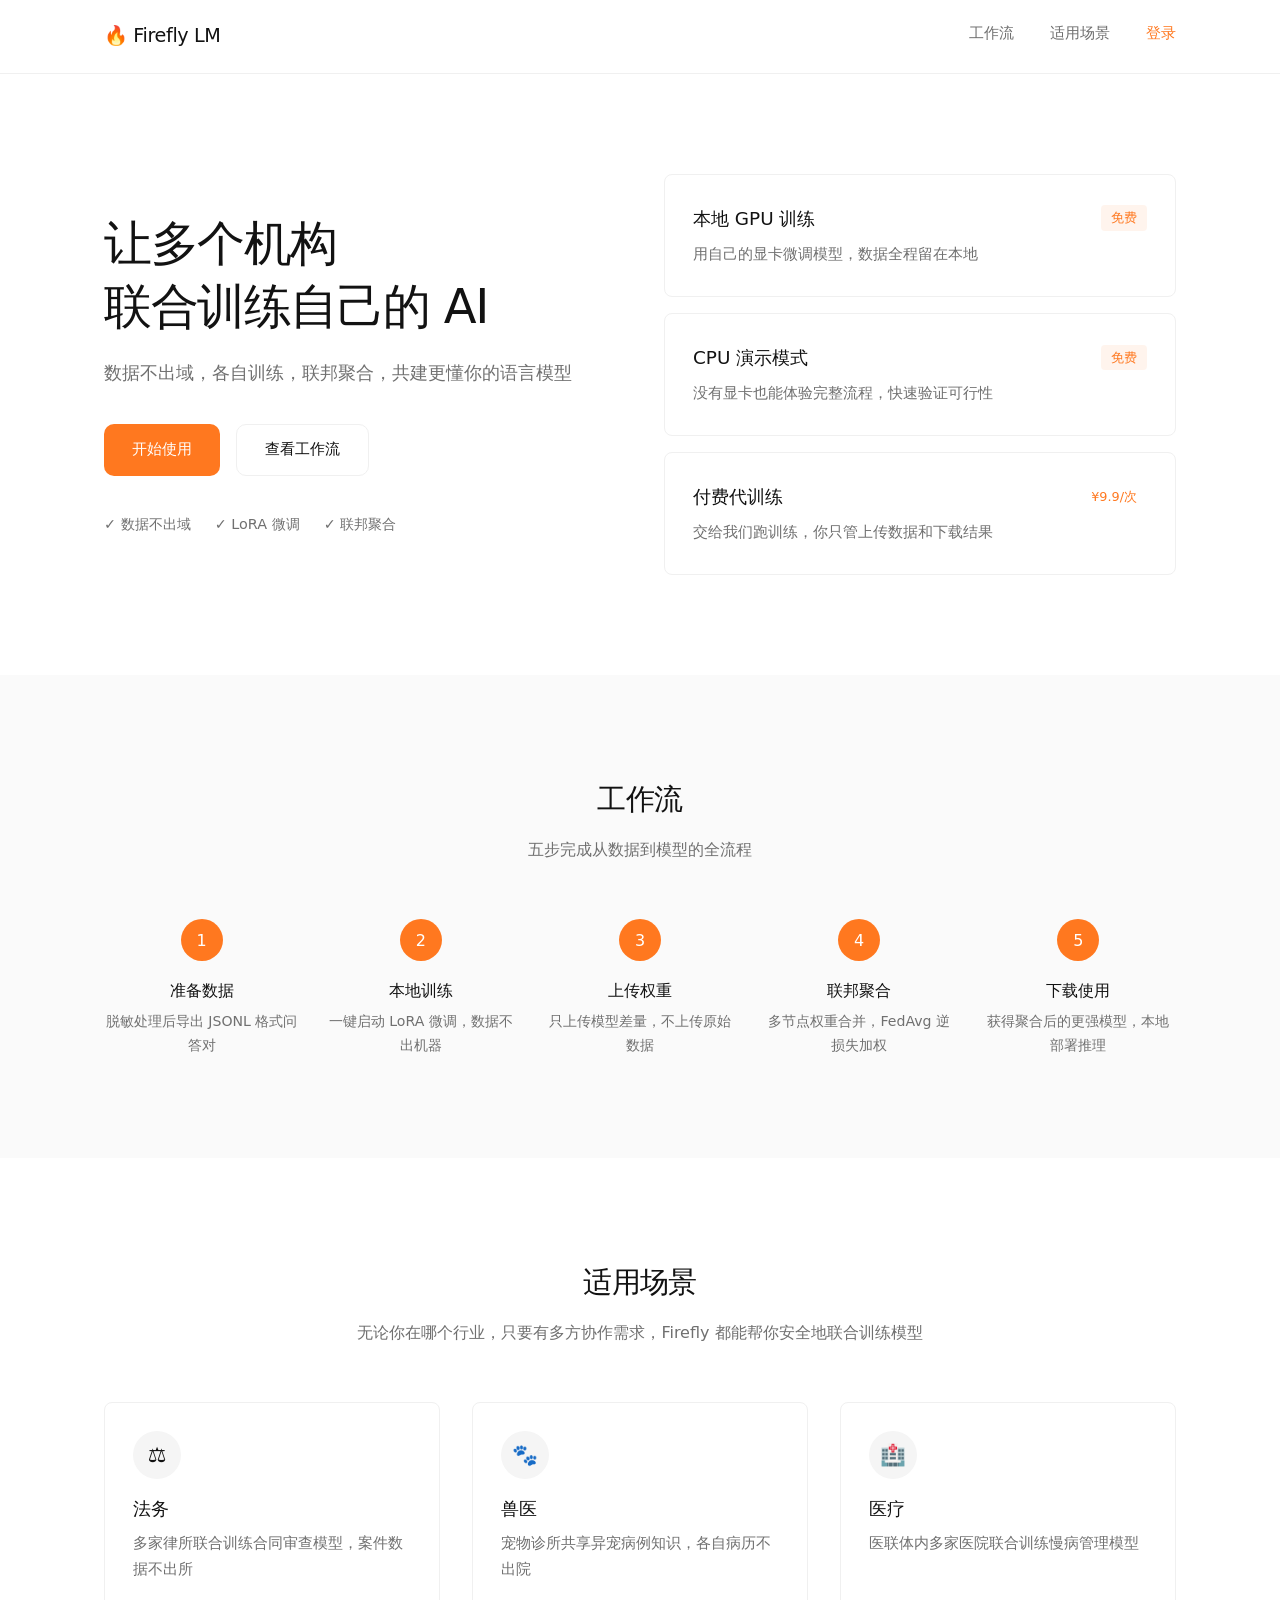
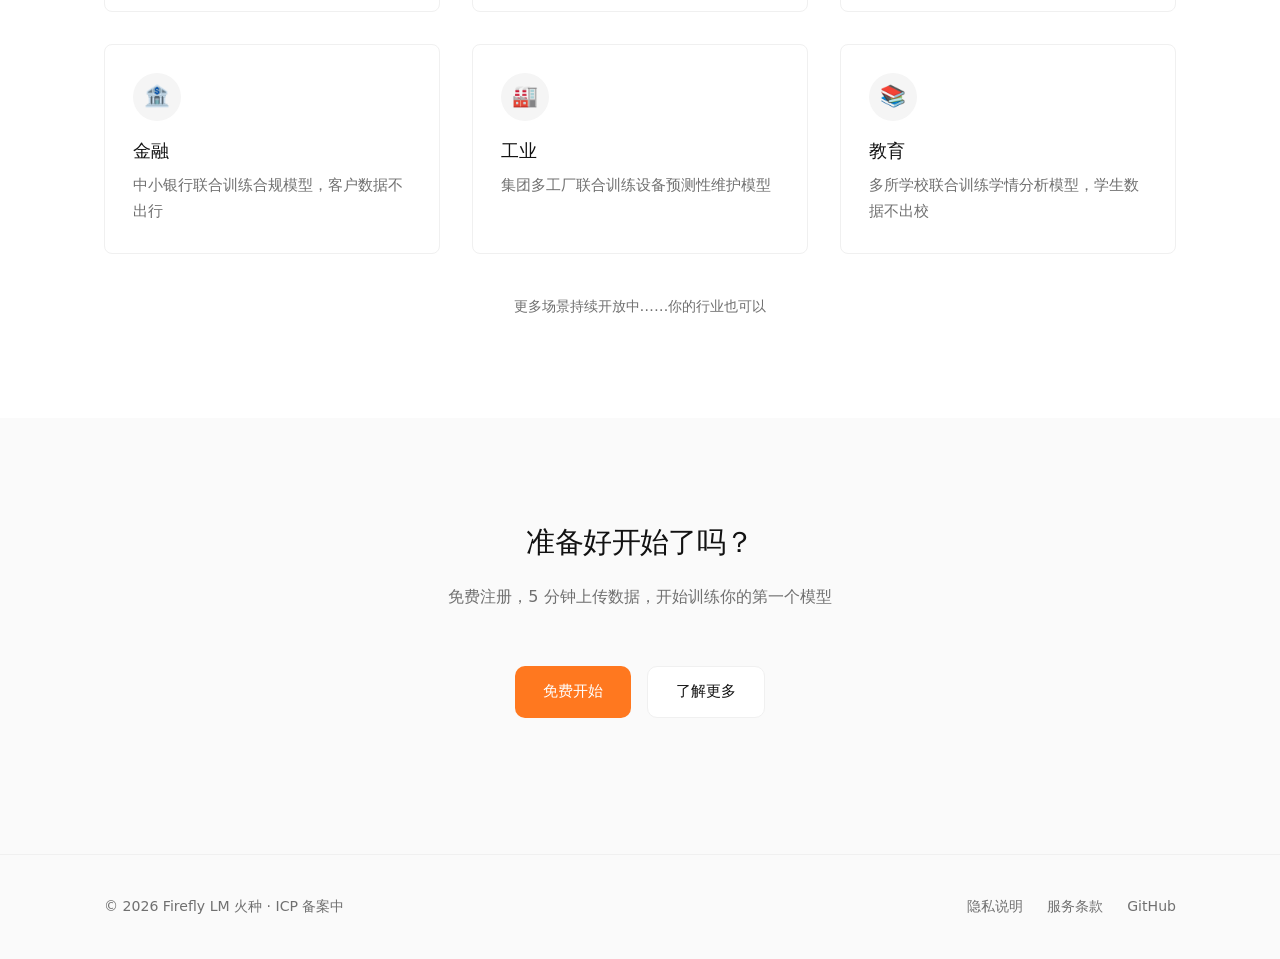
==== commit 62288cd8: "Add files via upload" ====
--- a/index.html
+++ b/index.html
@@ -1,383 +1,216 @@
 <!DOCTYPE html>
 <html lang="zh">
 <head>
-<meta charset="UTF-8">
-<meta name="viewport" content="width=device-width,initial-scale=1.0">
-<title>Firefly LM</title>
-<style>
-  :root{
-    --bg:#fff;
-    --text:#111;
-    --muted:#666;
-    --border:#e5e5e5;
-    --accent:#111;
-    --radius:6px;
-  }
-  *{margin:0;padding:0;box-sizing:border-box}
-  html{scroll-behavior:smooth}
-  body{
-    font-family:-apple-system,BlinkMacSystemFont,"Segoe UI",Roboto,"PingFang SC","Microsoft YaHei",sans-serif;
-    background:var(--bg);
-    color:var(--text);
-    font-size:15px;
-    line-height:1.7;
-    -webkit-font-smoothing:antialiased;
-  }
-  a{color:inherit;text-decoration:none}
-  button{font-family:inherit;cursor:pointer;border:0;font-size:inherit}
-
-  /* 容器 */
-  .wrap{max-width:760px;margin:0 auto;padding:0 24px}
-
-  /* 顶栏 */
-  .nav{
-    border-bottom:1px solid var(--border);
-    background:#fff;
-    position:sticky;top:0;z-index:50;
-  }
-  .nav-inner{
-    max-width:760px;margin:0 auto;
-    padding:14px 24px;
-    display:flex;align-items:center;justify-content:space-between;
-  }
-  .brand{font-weight:600;font-size:1em;letter-spacing:-0.3px}
-  .nav-links{display:flex;gap:24px;font-size:0.9em;color:var(--muted)}
-  .nav-links a:hover{color:var(--text)}
-
-  /* 主内容 */
-  main{padding:80px 0 60px}
-
-  /* Hero */
-  .hero{margin-bottom:80px}
-  .hero h1{
-    font-size:2.2em;
-    font-weight:700;
-    line-height:1.25;
-    letter-spacing:-0.5px;
-    margin-bottom:16px;
-  }
-  .hero p{
-    font-size:1.1em;
-    color:var(--muted);
-    max-width:520px;
-    margin-bottom:32px;
-  }
-  .hero-actions{display:flex;gap:12px;flex-wrap:wrap}
-
-  /* 按钮 */
-  .btn{
-    display:inline-flex;align-items:center;gap:6px;
-    padding:10px 20px;
-    border-radius:var(--radius);
-    font-size:0.95em;
-    transition:opacity .15s;
-  }
-  .btn-primary{background:var(--accent);color:#fff}
-  .btn-primary:hover{opacity:0.85}
-  .btn-ghost{background:transparent;color:var(--text);border:1px solid var(--border)}
-  .btn-ghost:hover{background:#f5f5f5}
-
-  /* 区块通用 */
-  section{margin-bottom:80px}
-  h2{
-    font-size:1.4em;
-    font-weight:600;
-    letter-spacing:-0.3px;
-    margin-bottom:8px;
-  }
-  .section-desc{
-    color:var(--muted);
-    margin-bottom:32px;
-    font-size:0.95em;
-  }
-
-  /* 三模式 */
-  .modes{display:grid;grid-template-columns:repeat(3,1fr);gap:16px}
-  .mode{
-    border:1px solid var(--border);
-    border-radius:var(--radius);
-    padding:20px;
-  }
-  .mode h3{font-size:1em;font-weight:600;margin-bottom:6px}
-  .mode p{font-size:0.88em;color:var(--muted);margin-bottom:12px}
-  .mode .tag{
-    display:inline-block;
-    font-size:0.78em;
-    color:var(--muted);
-    border:1px solid var(--border);
-    border-radius:999px;
-    padding:2px 10px;
-  }
-
-  /* 工作流 */
-  .flow{display:flex;flex-direction:column;gap:0}
-  .flow-step{
-    display:flex;gap:20px;
-    padding:16px 0;
-    border-bottom:1px solid var(--border);
-  }
-  .flow-step:last-child{border-bottom:0}
-  .flow-num{
-    flex-shrink:0;
-    width:28px;height:28px;
-    border:1px solid var(--border);
-    border-radius:50%;
-    display:flex;align-items:center;justify-content:center;
-    font-size:0.85em;
-    color:var(--muted);
-  }
-  .flow-text strong{display:block;font-weight:500;margin-bottom:2px}
-  .flow-text span{font-size:0.88em;color:var(--muted)}
-
-  /* 案例 */
-  .case{
-    border:1px solid var(--border);
-    border-radius:var(--radius);
-    padding:24px;
-  }
-  .case p{margin-bottom:8px}
-  .case .case-meta{font-size:0.85em;color:var(--muted)}
-
-  /* 隐私 */
-  .privacy{font-size:0.92em;color:var(--muted)}
-  .privacy ul{list-style:none;padding:0}
-  .privacy li{padding:6px 0;border-bottom:1px solid var(--border)}
-  .privacy li:last-child{border-bottom:0}
-
-  /* 页脚 */
-  footer{
-    border-top:1px solid var(--border);
-    padding:32px 0;
-    font-size:0.85em;
-    color:var(--muted);
-  }
-  footer .wrap{display:flex;justify-content:space-between;flex-wrap:wrap;gap:12px}
-  footer a{color:var(--muted)}
-  footer a:hover{color:var(--text)}
-
-  /* 登录弹窗 */
-  .modal-overlay{
-    display:none;
-    position:fixed;top:0;left:0;right:0;bottom:0;
-    background:rgba(0,0,0,0.3);
-    z-index:100;
-    align-items:center;justify-content:center;
-  }
-  .modal-overlay.show{display:flex}
-  .modal{
-    background:#fff;
-    border-radius:var(--radius);
-    padding:32px;
-    width:360px;
-    max-width:90vw;
-    border:1px solid var(--border);
-  }
-  .modal h3{font-size:1.1em;font-weight:600;margin-bottom:20px}
-  .modal label{display:block;font-size:0.85em;color:var(--muted);margin-bottom:6px}
-  .modal input{
-    width:100%;
-    padding:10px 12px;
-    border:1px solid var(--border);
-    border-radius:var(--radius);
-    font-size:0.95em;
-    margin-bottom:16px;
-    font-family:inherit;
-    color:var(--text);
-    background:#fff;
-  }
-  .modal input:focus{outline:none;border-color:#999}
-  .modal .btn{width:100%;justify-content:center;margin-bottom:12px}
-  .modal .switch{font-size:0.85em;color:var(--muted);text-align:center}
-  .modal .switch a{color:var(--text);text-decoration:underline}
-
-  /* 响应式 */
-  @media(max-width:640px){
-    .hero h1{font-size:1.7em}
-    .modes{grid-template-columns:1fr}
-    .nav-links a:not(.always-show){display:none}
-    main{padding:48px 0 40px}
-    section{margin-bottom:56px}
-  }
-  @media(prefers-reduced-motion:reduce){*{transition:none!important}}
-</style>
+  <meta charset="UTF-8">
+  <meta name="viewport" content="width=device-width, initial-scale=1.0">
+  <meta name="description" content="Firefly LM 火种 - 让多个机构在不共享原始数据的前提下联合训练自己的 AI 模型。数据不出域，联邦聚合，共建更懂你的语言模型。">
+  <meta name="keywords" content="联邦学习,LoRA微调,隐私保护,AI训练,Firefly LM,火种">
+  <title>🔥 火种 Firefly LM — 让多个机构联合训练自己的 AI</title>
+  <link rel="icon" href="data:image/svg+xml,<svg xmlns='http://www.w3.org/2000/svg' viewBox='0 0 100 100'><text y='.9em' font-size='90'>🔥</text></svg>">
+  <link rel="stylesheet" href="style.css">
 </head>
 <body>
 
-<!-- 顶栏 -->
-<nav class="nav">
-  <div class="nav-inner">
-    <a href="#" class="brand">Firefly LM</a>
-    <div class="nav-links">
-      <a href="#modes">训练模式</a>
-      <a href="#flow">工作流</a>
-      <a href="#privacy">隐私</a>
-      <a href="#" onclick="openModal('login')" class="always-show">登录</a>
+  <!-- ========== 导航栏 ========== -->
+  <nav class="nav">
+    <div class="container nav-inner">
+      <a href="/" class="nav-logo">🔥 Firefly LM</a>
+      <div class="nav-menu">
+        <a href="#workflow">工作流</a>
+        <a href="#scenes">适用场景</a>
+        <a href="#" class="nav-login" onclick="openLogin()">登录</a>
+      </div>
+    </div>
+  </nav>
+
+  <!-- ========== Hero 首屏 ========== -->
+  <section class="section section--light">
+    <div class="container grid grid--hero">
+      <div class="hero__left">
+        <h1 class="hero__title">让多个机构<br>联合训练自己的 AI</h1>
+        <p class="hero__subtitle">数据不出域，各自训练，联邦聚合，共建更懂你的语言模型</p>
+        <div class="hero__actions">
+          <a href="#" class="btn btn--primary" onclick="openLogin()">开始使用</a>
+          <a href="#workflow" class="btn btn--secondary">查看工作流</a>
+        </div>
+        <div class="hero__meta">
+          <span class="hero__meta-item">✓ 数据不出域</span>
+          <span class="hero__meta-item">✓ LoRA 微调</span>
+          <span class="hero__meta-item">✓ 联邦聚合</span>
+        </div>
+      </div>
+      <div class="hero__right">
+        <div class="card mode-card">
+          <div class="mode-card__header">
+            <h3>本地 GPU 训练</h3>
+            <span class="tag tag--free">免费</span>
+          </div>
+          <p>用自己的显卡微调模型，数据全程留在本地</p>
+        </div>
+        <div class="card mode-card">
+          <div class="mode-card__header">
+            <h3>CPU 演示模式</h3>
+            <span class="tag tag--free">免费</span>
+          </div>
+          <p>没有显卡也能体验完整流程，快速验证可行性</p>
+        </div>
+        <div class="card mode-card">
+          <div class="mode-card__header">
+            <h3>付费代训练</h3>
+            <span class="tag tag--price">¥9.9/次</span>
+          </div>
+          <p>交给我们跑训练，你只管上传数据和下载结果</p>
+        </div>
+      </div>
+    </div>
+  </section>
+
+  <!-- ========== 工作流 ========== -->
+  <section id="workflow" class="section section--gray">
+    <div class="container">
+      <h2 class="section__title">工作流</h2>
+      <p class="section__desc">五步完成从数据到模型的全流程</p>
+      <div class="grid grid--workflow">
+        <div class="step">
+          <span class="step__number">1</span>
+          <h3>准备数据</h3>
+          <p>脱敏处理后导出 JSONL 格式问答对</p>
+        </div>
+        <div class="step">
+          <span class="step__number">2</span>
+          <h3>本地训练</h3>
+          <p>一键启动 LoRA 微调，数据不出机器</p>
+        </div>
+        <div class="step">
+          <span class="step__number">3</span>
+          <h3>上传权重</h3>
+          <p>只上传模型差量，不上传原始数据</p>
+        </div>
+        <div class="step">
+          <span class="step__number">4</span>
+          <h3>联邦聚合</h3>
+          <p>多节点权重合并，FedAvg 逆损失加权</p>
+        </div>
+        <div class="step">
+          <span class="step__number">5</span>
+          <h3>下载使用</h3>
+          <p>获得聚合后的更强模型，本地部署推理</p>
+        </div>
+      </div>
+    </div>
+  </section>
+
+  <!-- ========== 适用场景 ========== -->
+  <section id="scenes" class="section section--light">
+    <div class="container">
+      <h2 class="section__title">适用场景</h2>
+      <p class="section__desc">无论你在哪个行业，只要有多方协作需求，Firefly 都能帮你安全地联合训练模型</p>
+      <div class="grid grid--3">
+        <div class="card scenario-card">
+          <div class="scenario-icon">⚖️</div>
+          <h3>法务</h3>
+          <p>多家律所联合训练合同审查模型，案件数据不出所</p>
+        </div>
+        <div class="card scenario-card">
+          <div class="scenario-icon">🐾</div>
+          <h3>兽医</h3>
+          <p>宠物诊所共享异宠病例知识，各自病历不出院</p>
+        </div>
+        <div class="card scenario-card">
+          <div class="scenario-icon">🏥</div>
+          <h3>医疗</h3>
+          <p>医联体内多家医院联合训练慢病管理模型</p>
+        </div>
+        <div class="card scenario-card">
+          <div class="scenario-icon">🏦</div>
+          <h3>金融</h3>
+          <p>中小银行联合训练合规模型，客户数据不出行</p>
+        </div>
+        <div class="card scenario-card">
+          <div class="scenario-icon">🏭</div>
+          <h3>工业</h3>
+          <p>集团多工厂联合训练设备预测性维护模型</p>
+        </div>
+        <div class="card scenario-card">
+          <div class="scenario-icon">📚</div>
+          <h3>教育</h3>
+          <p>多所学校联合训练学情分析模型，学生数据不出校</p>
+        </div>
+      </div>
+      <p class="section__footnote">更多场景持续开放中……你的行业也可以</p>
+    </div>
+  </section>
+
+  <!-- ========== CTA 区块 ========== -->
+  <section class="section section--gray">
+    <div class="container cta-center">
+      <h2 class="section__title">准备好开始了吗？</h2>
+      <p class="section__desc">免费注册，5 分钟上传数据，开始训练你的第一个模型</p>
+      <div class="hero__actions" style="justify-content:center;">
+        <a href="#" class="btn btn--primary" onclick="openLogin()">免费开始</a>
+        <a href="#scenes" class="btn btn--secondary">了解更多</a>
+      </div>
+    </div>
+  </section>
+
+  <!-- ========== 页脚 ========== -->
+  <footer class="footer">
+    <div class="container footer-inner">
+      <p class="footer-text">© 2026 Firefly LM 火种 · <a href="https://beian.miit.gov.cn" target="_blank" rel="noopener" class="footer-icp">ICP 备案中</a></p>
+      <div class="footer-links">
+        <a href="javascript:openPrivacy()" class="footer-link">隐私说明</a>
+        <a href="#" class="footer-link">服务条款</a>
+        <a href="https://github.com/firefly-lm-org" target="_blank" rel="noopener" class="footer-link">GitHub</a>
+      </div>
+    </div>
+  </footer>
+
+  <!-- ========== 登录弹窗 ========== -->
+  <div id="loginModal" class="modal">
+    <div class="modal-overlay" onclick="closeModal()"></div>
+    <div class="modal-box">
+      <span class="modal-close" onclick="closeModal()">×</span>
+      <h3 class="modal-title">登录 Firefly LM</h3>
+      <p class="modal-sub">使用邮箱登录或注册新账号</p>
+      <div class="modal-form" id="loginForm">
+        <input type="email" placeholder="邮箱地址" class="modal-input" id="loginEmail">
+        <input type="password" placeholder="密码" class="modal-input" id="loginPwd">
+        <button class="btn btn--primary btn--full" onclick="handleLogin()">登录</button>
+        <p class="modal-switch">没有账号？<a href="javascript:switchToRegister()">注册</a></p>
+      </div>
+      <div class="modal-form" id="registerForm" style="display:none;">
+        <input type="email" placeholder="邮箱地址" class="modal-input" id="regEmail">
+        <input type="password" placeholder="密码（至少 8 位）" class="modal-input" id="regPwd">
+        <input type="password" placeholder="确认密码" class="modal-input" id="regPwd2">
+        <button class="btn btn--primary btn--full" onclick="handleRegister()">注册</button>
+        <p class="modal-switch">已有账号？<a href="javascript:switchToLogin()">登录</a></p>
+      </div>
     </div>
   </div>
-</nav>
-
-<main class="wrap">
-
-  <!-- Hero -->
-  <section class="hero">
-    <h1>在你的数据上训练<br>属于自己的语言模型</h1>
-    <p>联邦 LoRA 微调工具。数据留在本地，只上传模型差量，多节点聚合后获得更好的效果。</p>
-    <div class="hero-actions">
-      <button class="btn btn-primary" onclick="openModal('login')">开始使用</button>
-      <a class="btn btn-ghost" href="#flow">查看工作流</a>
-    </div>
-  </section>
-
-  <!-- 三模式 -->
-  <section id="modes">
-    <h2>训练模式</h2>
-    <p class="section-desc">三种方式，按需选择。</p>
-    <div class="modes">
-      <div class="mode">
-        <h3>本地 GPU</h3>
-        <p>数据不出本机，需要 GPU ≥ 8GB。</p>
-        <span class="tag">免费</span>
-      </div>
-      <div class="mode">
-        <h3>CPU 演示</h3>
-        <p>无需显卡，效果为演示级别。</p>
-        <span class="tag">免费</span>
-      </div>
-      <div class="mode">
-        <h3>付费代训练</h3>
-        <p>服务器 GPU 代跑，优先排队。</p>
-        <span class="tag">¥9.9 / 次</span>
-      </div>
-    </div>
-  </section>
-
-  <!-- 工作流 -->
-  <section id="flow">
-    <h2>工作流</h2>
-    <p class="section-desc">从数据到可用模型的完整链路。</p>
-    <div class="flow">
-      <div class="flow-step">
-        <div class="flow-num">1</div>
-        <div class="flow-text">
-          <strong>准备数据</strong>
-          <span>上传 JSONL 格式问答对，或自动生成。</span>
-        </div>
-      </div>
-      <div class="flow-step">
-        <div class="flow-num">2</div>
-        <div class="flow-text">
-          <strong>本地训练</strong>
-          <span>在你的机器上微调 LoRA，原始数据不离开设备。</span>
-        </div>
-      </div>
-      <div class="flow-step">
-        <div class="flow-num">3</div>
-        <div class="flow-text">
-          <strong>上传权重</strong>
-          <span>只上传 LoRA 差量文件，不上传原始数据。</span>
-        </div>
-      </div>
-      <div class="flow-step">
-        <div class="flow-num">4</div>
-        <div class="flow-text">
-          <strong>联邦聚合</strong>
-          <span>同领域 ≥3 节点完成后自动聚合，生成更好的模型。</span>
-        </div>
-      </div>
-      <div class="flow-step">
-        <div class="flow-num">5</div>
-        <div class="flow-text">
-          <strong>下载使用</strong>
-          <span>聚合后的权重可下载，用于本地推理验证。</span>
-        </div>
-      </div>
-    </div>
-  </section>
-
-  <!-- 案例 -->
-  <section id="case">
-    <h2>案例</h2>
-    <p class="section-desc">真实使用场景。</p>
-    <div class="case">
-      <p><strong>某律所联盟</strong></p>
-      <p style="color:var(--muted)">3 家律所各自用脱敏问答数据本地训练，联邦聚合后法律问答准确率提升 8%。数据全程未离开任何一家律所。</p>
-      <p class="case-meta">领域：法律 · 节点数：3 · 聚合轮次：2</p>
-    </div>
-  </section>
-
-  <!-- 隐私 -->
-  <section id="privacy">
-    <h2>隐私</h2>
-    <p class="section-desc">数据如何流动，一目了然。</p>
-    <div class="privacy">
-      <ul>
-        <li><strong>本地 GPU 训练</strong> — 数据不出本机 ✅</li>
-        <li><strong>CPU / 付费训练</strong> — 数据上传至服务器处理 ⚠️</li>
-        <li><strong>联邦聚合</strong> — 仅交换 LoRA 权重差量，不交换原始数据 ✅</li>
-        <li><strong>聊天推理</strong> — 输入发送至服务器生成回复，不用于训练 ⚠️</li>
-      </ul>
-    </div>
-  </section>
-
-</main>
-
-<!-- 页脚 -->
-<footer>
-  <div class="wrap">
-    <span>© 2026 Firefly LM</span>
-    <span>
-      <a href="https://github.com/firefly-lm-org" style="margin-right:16px">GitHub</a>
-      <a href="#" onclick="openModal('login')">登录</a>
-    </span>
+
+  <!-- ========== 隐私弹窗 ========== -->
+  <div id="privacyModal" class="modal">
+    <div class="modal-overlay" onclick="closeModal()"></div>
+    <div class="modal-box modal-box--large">
+      <span class="modal-close" onclick="closeModal()">×</span>
+      <h3 class="modal-title">隐私说明</h3>
+      <div class="privacy-content">
+        <h4>本地 GPU 训练</h4>
+        <p>您的原始训练数据始终保留在本地，Firefly 只接收模型权重差量（LoRA adapter），无法还原原始数据。数据不出本机。</p>
+        <h4>CPU 演示模式</h4>
+        <p>使用此模式时，您的训练数据需上传至服务器进行 CPU 训练。训练完成后，您可选择删除服务器上的数据副本。我们不会将您的数据用于训练以外的任何目的。</p>
+        <h4>付费代训练</h4>
+        <p>使用此模式时，您的数据将上传至服务器并由 GPU 完成训练。训练完成后数据将被清除。所有数据传输均通过加密通道完成。</p>
+        <h4>联邦聚合</h4>
+        <p>多节点上传的权重在服务器端做 FedAvg 聚合，聚合后的模型分发给所有参与者。无论哪种训练模式，上传的均为模型权重差量，非原始数据。</p>
+        <h4>可随时退出</h4>
+        <p>您可以随时停止参与联邦训练，删除已上传的权重，并清除账户关联的所有数据。</p>
+        <h4>审计日志</h4>
+        <p>所有数据上传、聚合、下载操作均有完整审计记录，您可随时在工作台查看。</p>
+      </div>
+    </div>
   </div>
-</footer>
-
-<!-- 登录弹窗 -->
-<div class="modal-overlay" id="modal" onclick="if(event.target===this)closeModal()">
-  <div class="modal">
-    <h3 id="modalTitle">登录</h3>
-    <label>用户名</label>
-    <input id="username" placeholder="请输入用户名">
-    <label>密码</label>
-    <input id="password" type="password" placeholder="请输入密码">
-    <button class="btn btn-primary" id="modalBtn" onclick="handleAuth()">登录</button>
-    <p class="switch" id="modalSwitch">
-      没有账号？<a href="#" onclick="switchAuth()">注册</a>
-    </p>
-  </div>
-</div>
-
-<script>
-  let mode = 'login';
-
-  function openModal(m){mode=m;renderModal();document.getElementById('modal').classList.add('show')}
-  function closeModal(){document.getElementById('modal').classList.remove('show')}
-  function switchAuth(){mode=mode==='login'?'register':'login';renderModal()}
-
-  function renderModal(){
-    document.getElementById('modalTitle').textContent = mode==='login'?'登录':'注册';
-    document.getElementById('modalBtn').textContent = mode==='login'?'登录':'注册';
-    document.getElementById('modalSwitch').innerHTML = mode==='login'
-      ? '没有账号？<a href="#" onclick="switchAuth()">注册</a>'
-      : '已有账号？<a href="#" onclick="switchAuth()">登录</a>';
-  }
-
-  async function handleAuth(){
-    const u = document.getElementById('username').value.trim();
-    const p = document.getElementById('password').value;
-    if(!u||!p) return alert('请输入用户名和密码');
-    const url = mode==='login' ? '/api/v1/auth/login' : '/api/v1/auth/register';
-    try{
-      const r = await fetch(url,{method:'POST',headers:{'Content-Type':'application/json'},body:JSON.stringify({username:u,password:p})});
-      const d = await r.json();
-      if(d.access_token){localStorage.setItem('ff_token',d.access_token);closeModal();alert('登录成功')}
-      else{alert(d.detail||'操作失败')}
-    }catch(e){alert('网络错误: '+e.message)}
-  }
-
-  // ESC 关闭
-  document.addEventListener('keydown',e=>{if(e.key==='Escape')closeModal()});
-</script>
-
+
+  <script src="api.js"></script>
 </body>
 </html>
--- a/style.css
+++ b/style.css
@@ -0,0 +1,276 @@
+/* ========================================
+   Firefly LM — 简约清爽版样式 v5
+   设计原则：留白充足、色彩克制、层级清晰
+   ======================================== */
+
+/* ---------- 全局颜色变量 ---------- */
+:root {
+  --brand-orange: #FF781F;
+  --brand-orange-dark: #E66A00;
+  --bg-white: #FFFFFF;
+  --bg-gray: #FAFAFA;
+  --text-main: #121212;
+  --text-aux: #707070;
+  --border-light: #F0F0F0;
+  --shadow-hover: 0 4px 12px rgba(0, 0, 0, 0.06);
+  --radius-sm: 8px;
+  --radius-md: 10px;
+  --space-base: 24px;
+}
+
+/* ---------- Reset ---------- */
+*, *::before, *::after { margin: 0; padding: 0; box-sizing: border-box; }
+html { scroll-behavior: smooth; }
+body {
+  font-family: system-ui, -apple-system, "Segoe UI", "PingFang SC", "Hiragino Sans GB", "Microsoft YaHei", sans-serif;
+  background: var(--bg-white);
+  color: var(--text-main);
+  line-height: 1.7;
+  font-weight: 400;
+  -webkit-font-smoothing: antialiased;
+}
+a { color: inherit; text-decoration: none; }
+button { font-family: inherit; }
+
+/* ---------- 容器 ---------- */
+.container { max-width: 1120px; margin: 0 auto; padding: 0 var(--space-base); }
+
+/* ========================================
+   NAV 导航栏
+   ======================================== */
+.nav {
+  position: sticky; top: 0; z-index: 50;
+  background: rgba(255, 255, 255, 0.95);
+  backdrop-filter: saturate(180%) blur(8px);
+  -webkit-backdrop-filter: saturate(180%) blur(8px);
+  border-bottom: 1px solid var(--border-light);
+}
+.nav-inner { display: flex; justify-content: space-between; align-items: center; padding-top: 20px; padding-bottom: 20px; }
+.nav-logo { font-size: 1.2rem; font-weight: 500; color: var(--text-main); letter-spacing: -0.02em; }
+.nav-menu { display: flex; gap: 36px; align-items: center; }
+.nav-menu a { position: relative; color: var(--text-aux); font-size: 0.95rem; padding-bottom: 4px; transition: color 0.2s ease; }
+.nav-menu a::after { content: ""; position: absolute; bottom: 0; left: 0; width: 0; height: 2px; background: var(--brand-orange); transition: width 0.2s ease; }
+.nav-menu a:hover { color: var(--brand-orange); }
+.nav-menu a:hover::after { width: 100%; }
+.nav-login { color: var(--brand-orange) !important; }
+
+/* ========================================
+   SECTION 区块通用
+   ======================================== */
+.section { padding: 100px 0; }
+.section--light { background: var(--bg-white); }
+.section--gray { background: var(--bg-gray); }
+.section__title { font-size: 1.8rem; font-weight: 500; text-align: center; margin-bottom: 12px; letter-spacing: -0.02em; }
+.section__desc { text-align: center; color: var(--text-aux); font-size: 1rem; margin-bottom: 56px; }
+.section__footnote { text-align: center; color: var(--text-aux); font-size: 0.9rem; margin-top: 40px; }
+
+/* ========================================
+   GRID 网格
+   ======================================== */
+.grid { display: grid; gap: 32px; }
+.grid--hero { grid-template-columns: 1fr 1fr; align-items: center; gap: 48px; }
+.grid--3 { grid-template-columns: repeat(3, 1fr); }
+.grid--workflow { grid-template-columns: repeat(5, 1fr); gap: 24px; }
+
+/* ========================================
+   HERO 首屏
+   ======================================== */
+.hero__title { font-size: 3rem; line-height: 1.3; font-weight: 500; margin-bottom: 20px; letter-spacing: -0.03em; }
+.hero__subtitle { color: var(--text-aux); font-size: 1.15rem; margin-bottom: 36px; max-width: 480px; }
+.hero__actions { display: flex; gap: 16px; margin-bottom: 36px; }
+.hero__meta { display: flex; gap: 24px; flex-wrap: wrap; }
+.hero__meta-item { color: var(--text-aux); font-size: 0.9rem; }
+.hero__right { display: flex; flex-direction: column; gap: 16px; }
+
+/* ========================================
+   CARD 卡片
+   ======================================== */
+.card { border: 1px solid var(--border-light); border-radius: var(--radius-sm); padding: 28px; background: var(--bg-white); transition: box-shadow 0.2s ease, transform 0.2s ease; }
+.card:hover { box-shadow: var(--shadow-hover); transform: translateY(-2px); }
+.card h3 { font-weight: 500; font-size: 1.15rem; margin-bottom: 6px; }
+.card p { color: var(--text-aux); font-size: 0.95rem; }
+
+.mode-card__header { display: flex; justify-content: space-between; align-items: center; margin-bottom: 8px; }
+.mode-card__header h3 { margin-bottom: 0; }
+
+.tag { font-size: 0.8rem; padding: 2px 10px; border-radius: 4px; font-weight: 500; }
+.tag--free { color: var(--brand-orange); background: rgba(255, 120, 31, 0.08); }
+.tag--price { color: var(--brand-orange); font-weight: 500; }
+
+/* ========================================
+   SCENARIO 场景卡片
+   ======================================== */
+.scenario-icon { width: 48px; height: 48px; border-radius: 50%; background: #F5F5F5; display: inline-flex; align-items: center; justify-content: center; font-size: 1.3rem; margin-bottom: 16px; }
+.scenario-card { text-align: left; }
+.scenario-card h3 { font-size: 1.1rem; margin-bottom: 6px; }
+
+/* ========================================
+   STEP 工作流步骤
+   ======================================== */
+.step { text-align: center; }
+.step__number { width: 42px; height: 42px; border-radius: 50%; background: var(--brand-orange); color: #fff; display: inline-flex; align-items: center; justify-content: center; font-weight: 500; font-size: 1rem; margin-bottom: 16px; }
+.step h3 { font-weight: 500; font-size: 1rem; margin-bottom: 6px; }
+.step p { color: var(--text-aux); font-size: 0.88rem; }
+
+/* ========================================
+   BUTTON 按钮
+   ======================================== */
+.btn { display: inline-flex; align-items: center; justify-content: center; padding: 12px 28px; border-radius: var(--radius-md); font-size: 0.95rem; font-weight: 400; border: none; cursor: pointer; transition: all 0.2s ease; white-space: nowrap; }
+.btn--primary { background: var(--brand-orange); color: #fff; }
+.btn--primary:hover { background: var(--brand-orange-dark); }
+.btn--secondary { background: var(--bg-white); border: 1px solid var(--border-light); color: var(--text-main); }
+.btn--secondary:hover { border-color: var(--brand-orange); color: var(--brand-orange); }
+.btn--full { width: 100%; }
+.btn--text { background: transparent; color: var(--text-aux); padding: 6px 12px; }
+
+/* ========================================
+   CTA 区块
+   ======================================== */
+.cta-center { text-align: center; }
+.cta-center .section__title { margin-bottom: 16px; }
+
+/* ========================================
+   MODAL 弹窗
+   ======================================== */
+.modal { position: fixed; inset: 0; z-index: 100; display: none; align-items: center; justify-content: center; }
+.modal.is-open { display: flex; }
+.modal-overlay { position: absolute; inset: 0; background: rgba(0, 0, 0, 0.08); }
+.modal-box { position: relative; background: #fff; width: 400px; max-width: calc(100vw - 32px); padding: 40px; border-radius: var(--radius-sm); box-shadow: var(--shadow-hover); z-index: 1; }
+.modal-box--large { width: 560px; }
+.modal-title { font-size: 1.3rem; font-weight: 500; margin-bottom: 8px; }
+.modal-sub { color: var(--text-aux); font-size: 0.9rem; margin-bottom: 24px; }
+.modal-close { position: absolute; top: 20px; right: 20px; cursor: pointer; color: var(--text-aux); font-size: 1.4rem; line-height: 1; transition: color 0.2s; }
+.modal-close:hover { color: var(--text-main); }
+.modal-form { display: flex; flex-direction: column; }
+.modal-input { width: 100%; padding: 12px 16px; border: 1px solid var(--border-light); border-radius: var(--radius-sm); font-size: 0.95rem; margin-bottom: 14px; outline: none; transition: border-color 0.2s ease; font-family: inherit; }
+.modal-input:focus { border-color: var(--brand-orange); }
+.modal-switch { text-align: center; color: var(--text-aux); font-size: 0.9rem; margin-top: 8px; }
+.modal-switch a { color: var(--brand-orange); }
+
+.privacy-content h4 { font-weight: 500; font-size: 1rem; margin: 20px 0 6px; color: var(--text-main); }
+.privacy-content h4:first-child { margin-top: 0; }
+.privacy-content p { color: var(--text-aux); font-size: 0.92rem; line-height: 1.7; }
+
+/* ========================================
+   FOOTER 页脚
+   ======================================== */
+.footer { padding: 40px 0; background: var(--bg-gray); border-top: 1px solid var(--border-light); }
+.footer-inner { display: flex; justify-content: space-between; align-items: center; }
+.footer-text { color: var(--text-aux); font-size: 0.88rem; }
+.footer-icp { color: var(--text-aux); transition: color 0.2s; }
+.footer-icp:hover { color: var(--brand-orange); }
+.footer-links { display: flex; gap: 24px; }
+.footer-link { color: var(--text-aux); font-size: 0.88rem; transition: color 0.2s; }
+.footer-link:hover { color: var(--brand-orange); }
+
+/* ========================================
+   WORKSPACE 工作台样式
+   ======================================== */
+.ws-layout { display: flex; min-height: calc(100vh - 65px); }
+
+.ws-sidebar {
+  width: 240px; flex-shrink: 0;
+  background: var(--bg-gray);
+  border-right: 1px solid var(--border-light);
+  padding: 24px 0;
+  position: sticky; top: 65px; height: calc(100vh - 65px);
+  overflow-y: auto;
+}
+
+.ws-user { display: flex; align-items: center; gap: 12px; padding: 0 24px 24px; border-bottom: 1px solid var(--border-light); margin-bottom: 16px; }
+.ws-user-avatar { font-size: 1.5rem; }
+.ws-user-name { font-size: 0.9rem; color: var(--text-main); }
+
+.ws-nav { display: flex; flex-direction: column; }
+.ws-nav-item { display: block; padding: 12px 24px; color: var(--text-aux); font-size: 0.92rem; transition: all 0.2s; border-left: 3px solid transparent; }
+.ws-nav-item:hover { color: var(--text-main); background: rgba(0,0,0,0.02); }
+.ws-nav-item.active { color: var(--brand-orange); border-left-color: var(--brand-orange); background: rgba(255, 120, 31, 0.04); }
+
+.ws-main { flex: 1; padding: 40px; }
+
+.ws-panel { display: none; }
+.ws-panel.active { display: block; }
+.ws-panel-title { font-size: 1.5rem; font-weight: 500; margin-bottom: 8px; }
+.ws-panel-desc { color: var(--text-aux); font-size: 0.92rem; margin-bottom: 32px; }
+
+.ws-card { background: var(--bg-white); border: 1px solid var(--border-light); border-radius: var(--radius-sm); padding: 32px; }
+
+.ws-form-row { margin-bottom: 20px; }
+.ws-label { display: block; font-size: 0.88rem; color: var(--text-aux); margin-bottom: 8px; }
+.ws-select, .ws-input { width: 100%; max-width: 400px; padding: 10px 14px; border: 1px solid var(--border-light); border-radius: var(--radius-sm); font-size: 0.95rem; font-family: inherit; outline: none; transition: border-color 0.2s; }
+.ws-select:focus, .ws-input:focus { border-color: var(--brand-orange); }
+
+.ws-upload-zone { border: 2px dashed var(--border-light); border-radius: var(--radius-sm); padding: 32px; text-align: center; cursor: pointer; transition: border-color 0.2s; max-width: 400px; }
+.ws-upload-zone:hover { border-color: var(--brand-orange); }
+.ws-upload-zone p { color: var(--text-aux); font-size: 0.9rem; }
+
+.ws-radio-group { display: flex; gap: 24px; }
+.ws-radio { font-size: 0.92rem; color: var(--text-main); cursor: pointer; }
+.ws-radio input { margin-right: 6px; }
+
+.ws-btn-row { margin-top: 8px; }
+
+.ws-result { margin: 16px 0; min-height: 24px; }
+.ws-loading { color: var(--text-aux); font-size: 0.9rem; }
+.ws-alert { display: inline-block; padding: 6px 14px; border-radius: var(--radius-sm); font-size: 0.88rem; }
+.ws-alert--success { color: #0F6E56; background: #E1F5EE; }
+.ws-alert--warn { color: #633806; background: #FAEEDA; }
+.ws-alert--error { color: #791F1F; background: #FCEBEB; }
+
+.ws-preview { margin-top: 12px; }
+.ws-preview-item { padding: 8px 12px; border-left: 3px solid var(--brand-orange); margin-bottom: 8px; font-size: 0.85rem; color: var(--text-aux); background: var(--bg-gray); border-radius: 0 var(--radius-sm) var(--radius-sm) 0; }
+
+.ws-history { margin-top: 32px; }
+.ws-history h4 { font-size: 1rem; font-weight: 500; margin-bottom: 16px; }
+
+.ws-table { width: 100%; border-collapse: collapse; font-size: 0.88rem; }
+.ws-table th { text-align: left; padding: 10px 12px; border-bottom: 2px solid var(--border-light); color: var(--text-aux); font-weight: 500; font-size: 0.85rem; }
+.ws-table td { padding: 10px 12px; border-bottom: 1px solid var(--border-light); color: var(--text-main); }
+.ws-table tr:hover td { background: rgba(0,0,0,0.01); }
+.ws-empty, .ws-status { color: var(--text-aux); }
+
+.ws-chat-card { max-width: 640px; }
+.ws-chat-box { height: 320px; overflow-y: auto; border: 1px solid var(--border-light); border-radius: var(--radius-sm); padding: 20px; margin: 16px 0; background: var(--bg-gray); }
+.ws-chat-msg { max-width: 75%; padding: 10px 16px; border-radius: var(--radius-md); margin-bottom: 12px; font-size: 0.92rem; line-height: 1.6; word-break: break-word; }
+.ws-chat-msg--user { background: var(--brand-orange); color: #fff; margin-left: auto; }
+.ws-chat-msg--bot { background: var(--bg-white); border: 1px solid var(--border-light); }
+.ws-chat-msg--loading { color: var(--text-aux); font-style: italic; }
+.ws-chat-input-row { display: flex; gap: 12px; }
+.ws-chat-input { flex: 1; max-width: none; }
+
+.ws-points-display { text-align: center; padding: 24px; margin-bottom: 24px; }
+.ws-points-num { font-size: 3rem; font-weight: 500; color: var(--brand-orange); }
+.ws-points-label { color: var(--text-aux); font-size: 0.92rem; margin-top: 4px; }
+
+/* ========================================
+   RESPONSIVE 响应式
+   ======================================== */
+@media (max-width: 1023px) {
+  .grid--hero { grid-template-columns: 1fr; gap: 40px; }
+  .grid--3 { grid-template-columns: repeat(2, 1fr); }
+  .grid--workflow { grid-template-columns: repeat(3, 1fr); }
+  .section { padding: 72px 0; }
+  .hero__title { font-size: 2.4rem; }
+  .ws-layout { flex-direction: column; }
+  .ws-sidebar { width: 100%; height: auto; position: relative; top: 0; border-right: none; border-bottom: 1px solid var(--border-light); }
+  .ws-nav { flex-direction: row; flex-wrap: wrap; padding: 0 16px; }
+  .ws-nav-item { border-left: none; border-bottom: 3px solid transparent; padding: 8px 16px; }
+  .ws-nav-item.active { border-left: none; border-bottom-color: var(--brand-orange); }
+  .ws-main { padding: 24px; }
+}
+
+@media (max-width: 767px) {
+  .nav-inner { flex-direction: column; gap: 16px; padding-top: 16px; padding-bottom: 16px; }
+  .nav-menu { gap: 20px; }
+  .grid--3 { grid-template-columns: 1fr; }
+  .grid--workflow { grid-template-columns: 1fr; }
+  .section { padding: 56px 0; }
+  .hero__title { font-size: 1.9rem; }
+  .hero__subtitle { font-size: 1rem; }
+  .hero__actions { flex-direction: column; gap: 12px; }
+  .hero__meta { gap: 12px; }
+  .footer-inner { flex-direction: column; gap: 12px; text-align: center; }
+  .modal-box { padding: 28px; }
+  .ws-main { padding: 16px; }
+  .ws-card { padding: 20px; }
+}
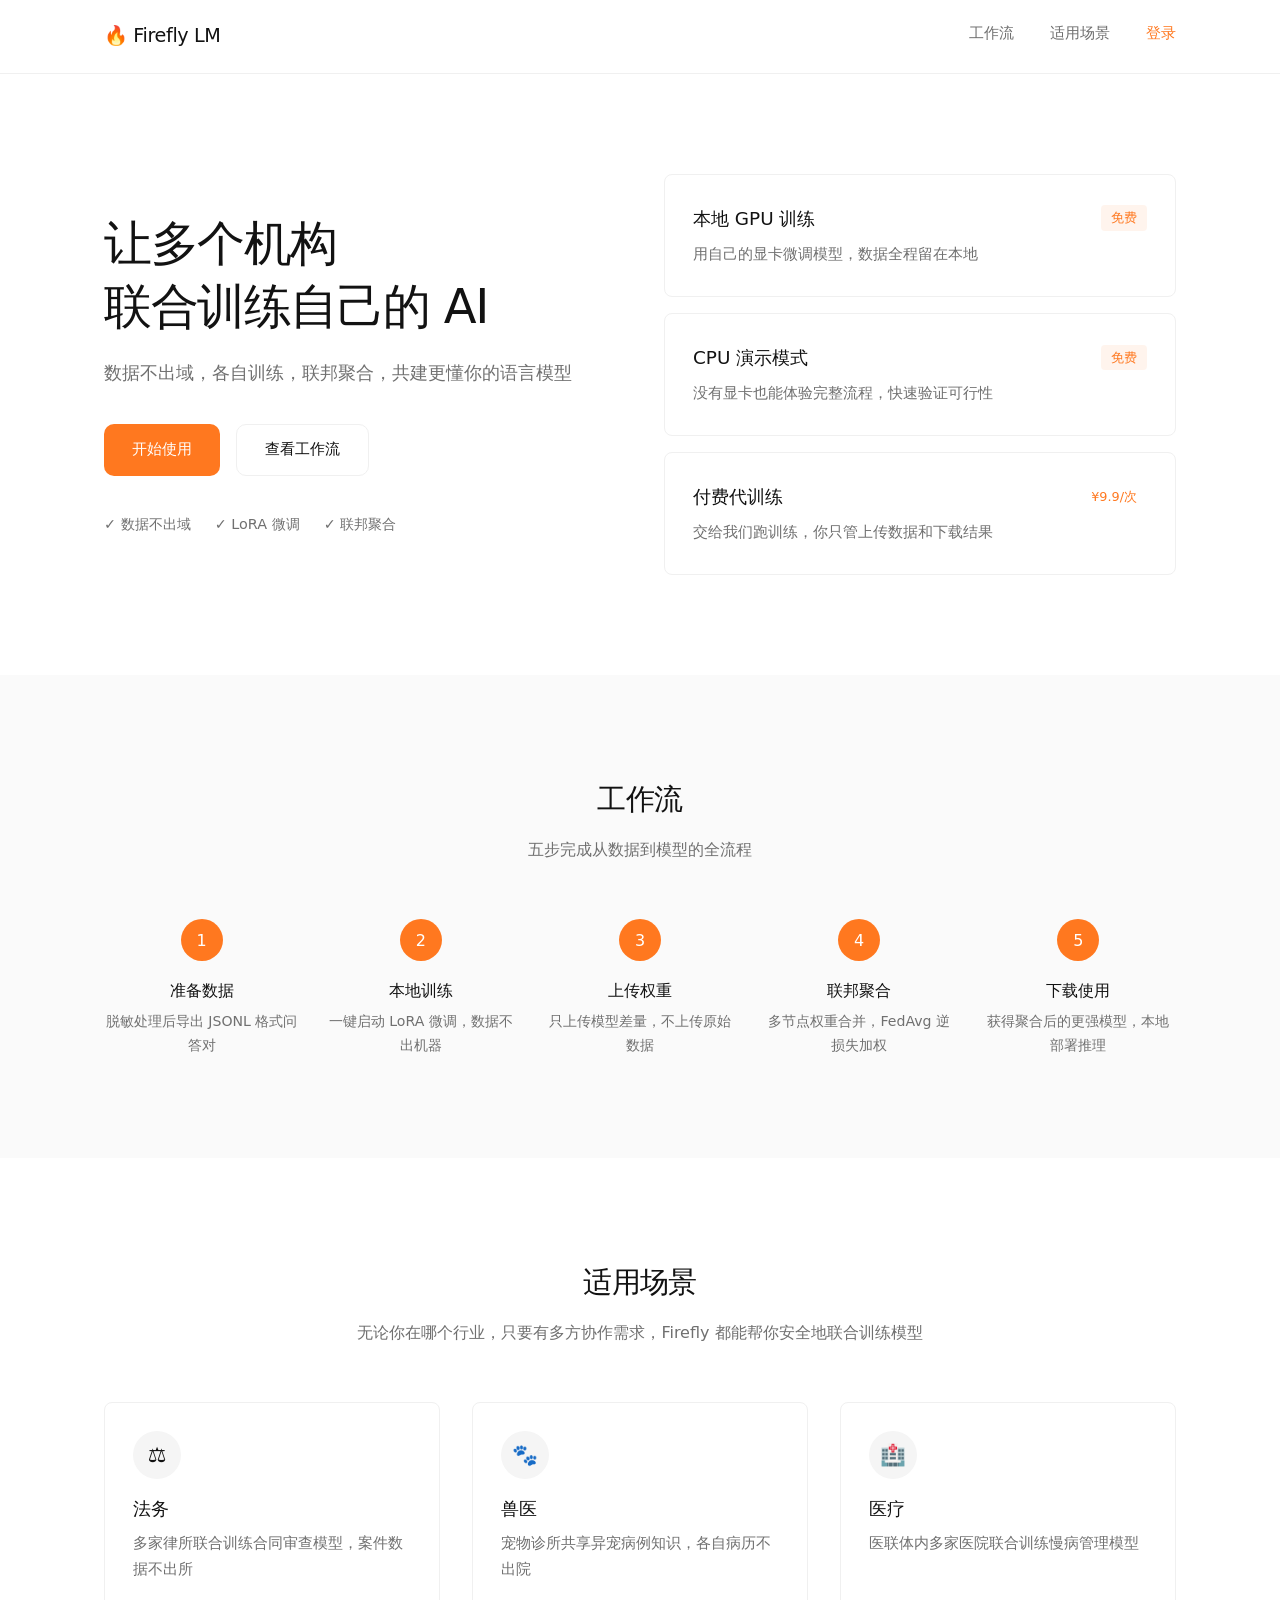
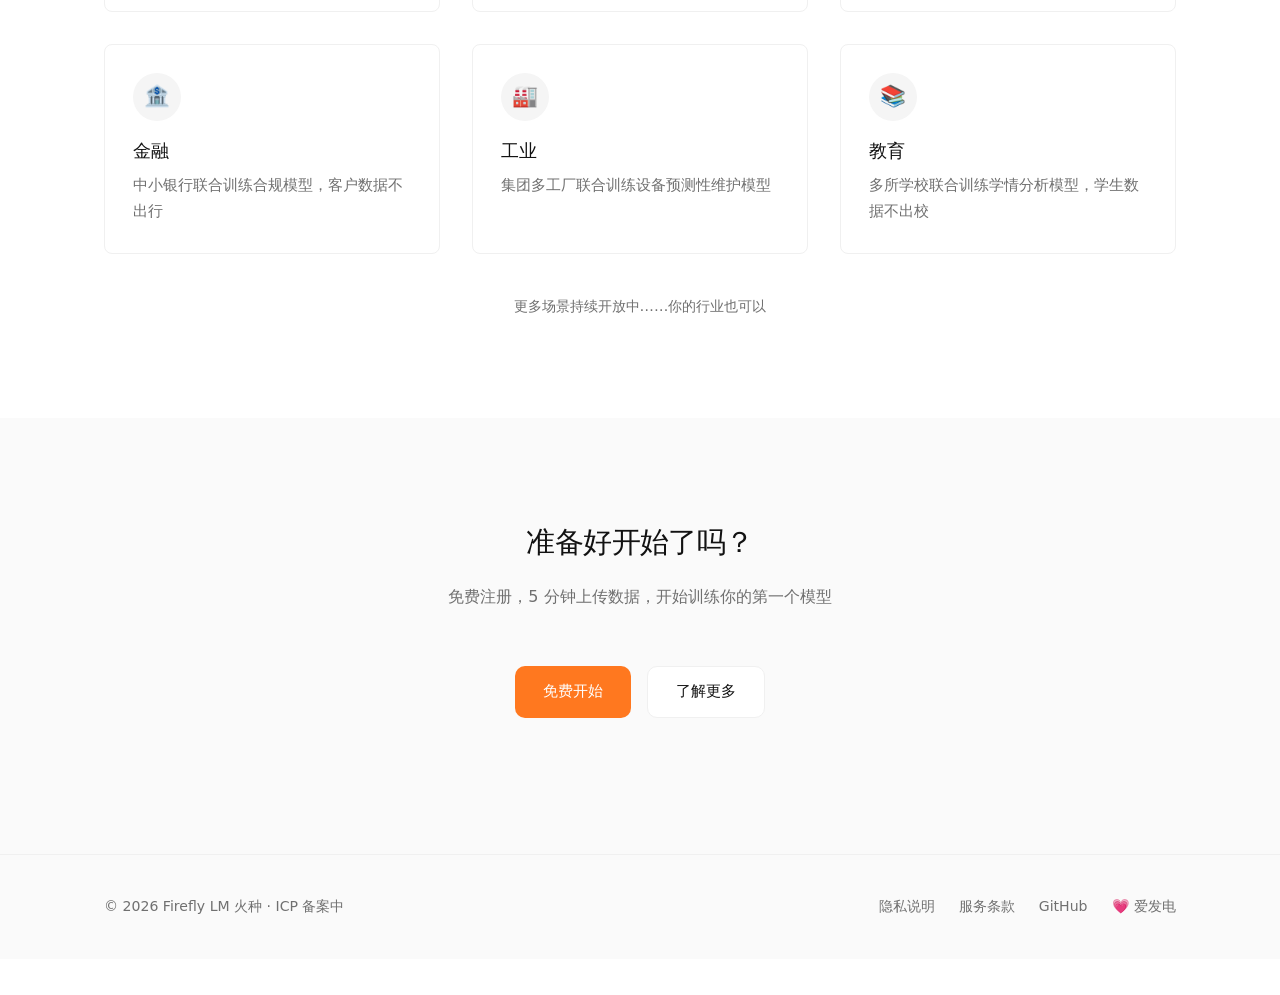
==== commit 3a91d86d: "feat: custom domains + zhipu augment + paid training (firefly-v5)" ====
--- a/index.html
+++ b/index.html
@@ -161,6 +161,7 @@
         <a href="javascript:openPrivacy()" class="footer-link">隐私说明</a>
         <a href="#" class="footer-link">服务条款</a>
         <a href="https://github.com/firefly-lm-org" target="_blank" rel="noopener" class="footer-link">GitHub</a>
+        <a href="https://ifdian.net/a/xw383200" target="_blank" rel="noopener" class="footer-link">💗 爱发电</a>
       </div>
     </div>
   </footer>
@@ -171,16 +172,16 @@
     <div class="modal-box">
       <span class="modal-close" onclick="closeModal()">×</span>
       <h3 class="modal-title">登录 Firefly LM</h3>
-      <p class="modal-sub">使用邮箱登录或注册新账号</p>
+      <p class="modal-sub">使用用户名登录或注册新账号</p>
       <div class="modal-form" id="loginForm">
-        <input type="email" placeholder="邮箱地址" class="modal-input" id="loginEmail">
+        <input type="text" placeholder="用户名" class="modal-input" id="loginEmail" autocomplete="username">
         <input type="password" placeholder="密码" class="modal-input" id="loginPwd">
         <button class="btn btn--primary btn--full" onclick="handleLogin()">登录</button>
         <p class="modal-switch">没有账号？<a href="javascript:switchToRegister()">注册</a></p>
       </div>
       <div class="modal-form" id="registerForm" style="display:none;">
-        <input type="email" placeholder="邮箱地址" class="modal-input" id="regEmail">
-        <input type="password" placeholder="密码（至少 8 位）" class="modal-input" id="regPwd">
+        <input type="text" placeholder="设置用户名" class="modal-input" id="regEmail" autocomplete="username">
+        <input type="password" placeholder="密码（至少 6 位）" class="modal-input" id="regPwd">
         <input type="password" placeholder="确认密码" class="modal-input" id="regPwd2">
         <button class="btn btn--primary btn--full" onclick="handleRegister()">注册</button>
         <p class="modal-switch">已有账号？<a href="javascript:switchToLogin()">登录</a></p>
--- a/style.css
+++ b/style.css
@@ -274,3 +274,81 @@
   .ws-main { padding: 16px; }
   .ws-card { padding: 20px; }
 }
+
+/* ---------- 新增：Loss 曲线 & 底部状态栏 ---------- */
+.ws-loss-chart {
+  width: 100%;
+  max-height: 200px;
+  height: 200px;
+  margin-top: 16px;
+  border: 1px solid var(--border-light);
+  border-radius: var(--radius-sm);
+  background: #fff;
+  display: block;
+}
+.ws-chat-meta {
+  font-size: 11px;
+  margin-top: 4px;
+  opacity: 0.85;
+}
+.ws-footer {
+  position: fixed;
+  bottom: 0;
+  left: 0;
+  right: 0;
+  height: 36px;
+  background: var(--bg-gray);
+  border-top: 1px solid var(--border-light);
+  display: flex;
+  align-items: center;
+  justify-content: center;
+  gap: 24px;
+  padding: 0 20px;
+  font-size: 12px;
+  color: var(--text-aux);
+  z-index: 100;
+}
+.ws-footer .ws-footer-sep { color: #DDD; }
+/* 给底部状态栏留出空间，避免遮挡内容 */
+body { padding-bottom: 36px; }
+.ws-layout { margin-bottom: 0; }
+
+/* 自定义领域弹窗 / 支付弹窗 */
+.ff-modal-mask {
+  display: none;
+  position: fixed; inset: 0; z-index: 1000;
+  background: rgba(0,0,0,0.45);
+  align-items: center; justify-content: center;
+}
+.ff-modal-mask.is-open { display: flex; }
+.ff-modal {
+  background: #fff; width: 90%; max-width: 520px; border-radius: 12px;
+  box-shadow: 0 12px 40px rgba(0,0,0,0.2); overflow: hidden;
+}
+.ff-modal-head {
+  display: flex; align-items: center; justify-content: space-between;
+  padding: 16px 20px; border-bottom: 1px solid #EEE;
+}
+.ff-modal-head h3 { margin: 0; font-size: 16px; color: #1A1A1A; }
+.ff-modal-close { background: none; border: none; font-size: 22px; cursor: pointer; color: #888; line-height: 1; }
+.ff-modal-body { padding: 20px; max-height: 70vh; overflow-y: auto; }
+.ws-divider { height: 1px; background: #EEE; margin: 16px 0; }
+.ws-subtitle { font-size: 14px; color: #1A1A1A; margin: 12px 0 6px; }
+.ws-panel-desc--sm { font-size: 12px; color: #888; margin: 0 0 8px; }
+.ws-domain-list { display: flex; flex-direction: column; gap: 8px; margin-top: 8px; }
+.ws-domain-item { display: flex; align-items: center; justify-content: space-between; gap: 12px; padding: 8px 12px; background: #F7F8FA; border-radius: 8px; font-size: 13px; }
+.ws-domain-item code { color: #FF781F; font-size: 12px; }
+.ws-badge { font-size: 12px; padding: 2px 8px; border-radius: 10px; white-space: nowrap; }
+.ws-badge--pending { background: #FFF4E5; color: #F59E0B; }
+.ws-badge--approved { background: #E7F8EF; color: #10B981; }
+.ws-badge--rejected { background: #FDECEC; color: #EF4444; }
+.ws-aug-preview { margin-top: 10px; display: flex; flex-direction: column; gap: 8px; max-height: 260px; overflow-y: auto; }
+.ws-aug-item { padding: 8px 10px; background: #F7F8FA; border-radius: 8px; font-size: 13px; line-height: 1.5; }
+.ws-paid-area { margin-top: 12px; padding: 12px; border: 1px dashed #EEE; border-radius: 10px; background: #FFFCF8; }
+.ws-pay-qr { margin: 12px 0; padding: 12px; background: #1e1e1e; color: #4ade80; font-family: monospace; font-size: 12px; word-break: break-all; border-radius: 8px; }
+.ws-ok { color: #10B981; }
+.ws-no { color: #EF4444; }
+.ws-card--alt { margin-top: 16px; border: 1px solid #FFE3CC; background: #FFFCF8; }
+.ws-card-title { font-size: 15px; color: #FF781F; margin: 0 0 6px; }
+.ws-check { display: flex; align-items: center; gap: 6px; font-size: 13px; color: #555; cursor: pointer; }
+.ws-check input { width: auto; }
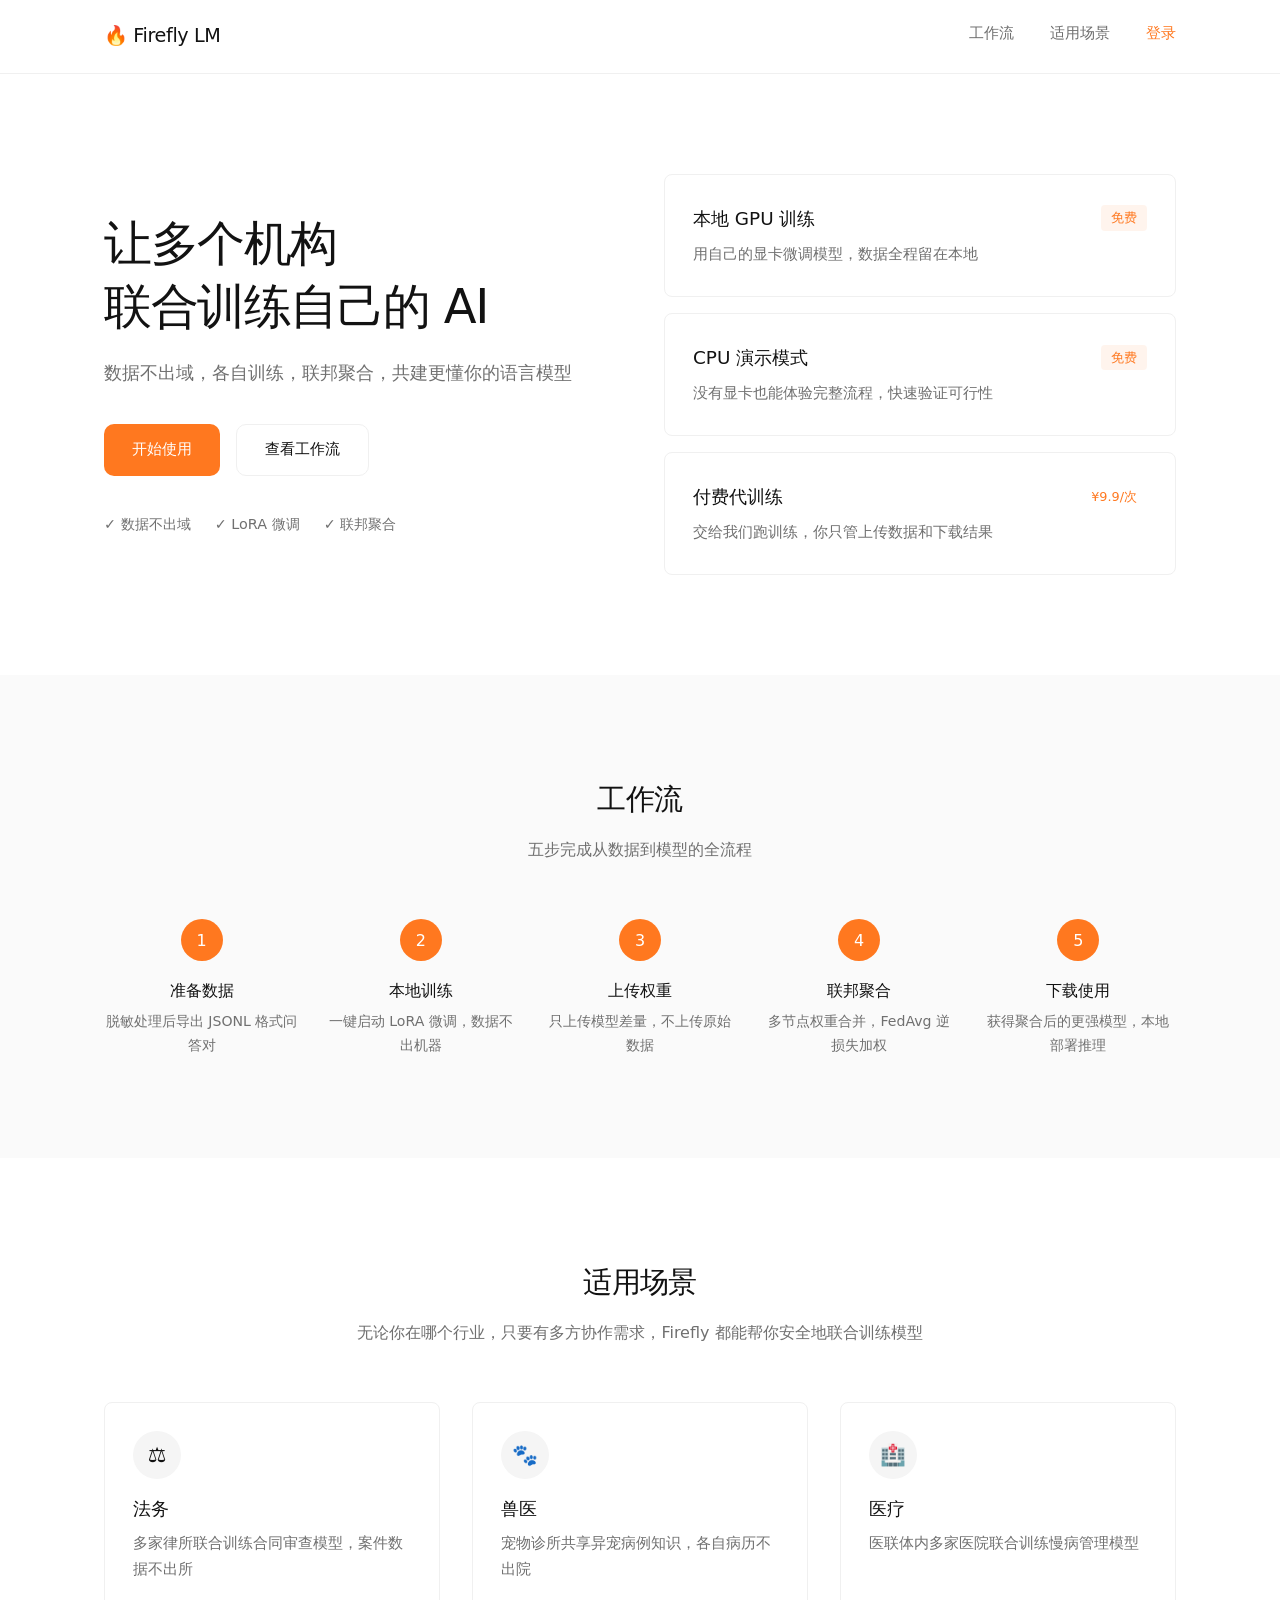
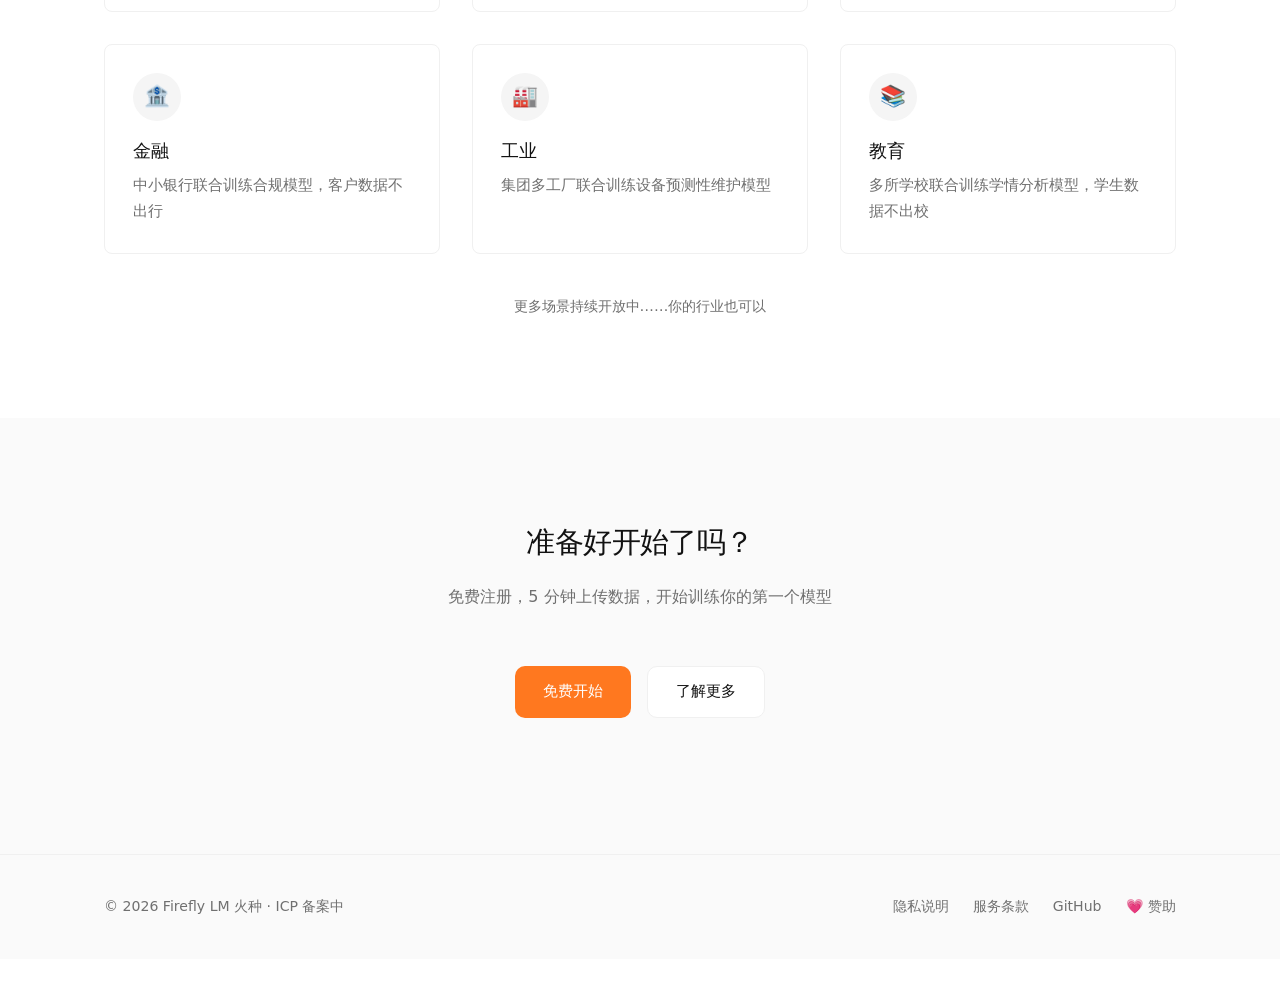
==== commit 49ff9432: "feat: custom domains + zhipu augment + paid training (firefly-v5)" ====
--- a/index.html
+++ b/index.html
@@ -161,7 +161,7 @@
         <a href="javascript:openPrivacy()" class="footer-link">隐私说明</a>
         <a href="#" class="footer-link">服务条款</a>
         <a href="https://github.com/firefly-lm-org" target="_blank" rel="noopener" class="footer-link">GitHub</a>
-        <a href="https://ifdian.net/a/xw383200" target="_blank" rel="noopener" class="footer-link">💗 爱发电</a>
+        <a href="https://ifdian.net/a/xw383200" target="_blank" rel="noopener" class="footer-link">💗 赞助</a>
       </div>
     </div>
   </footer>
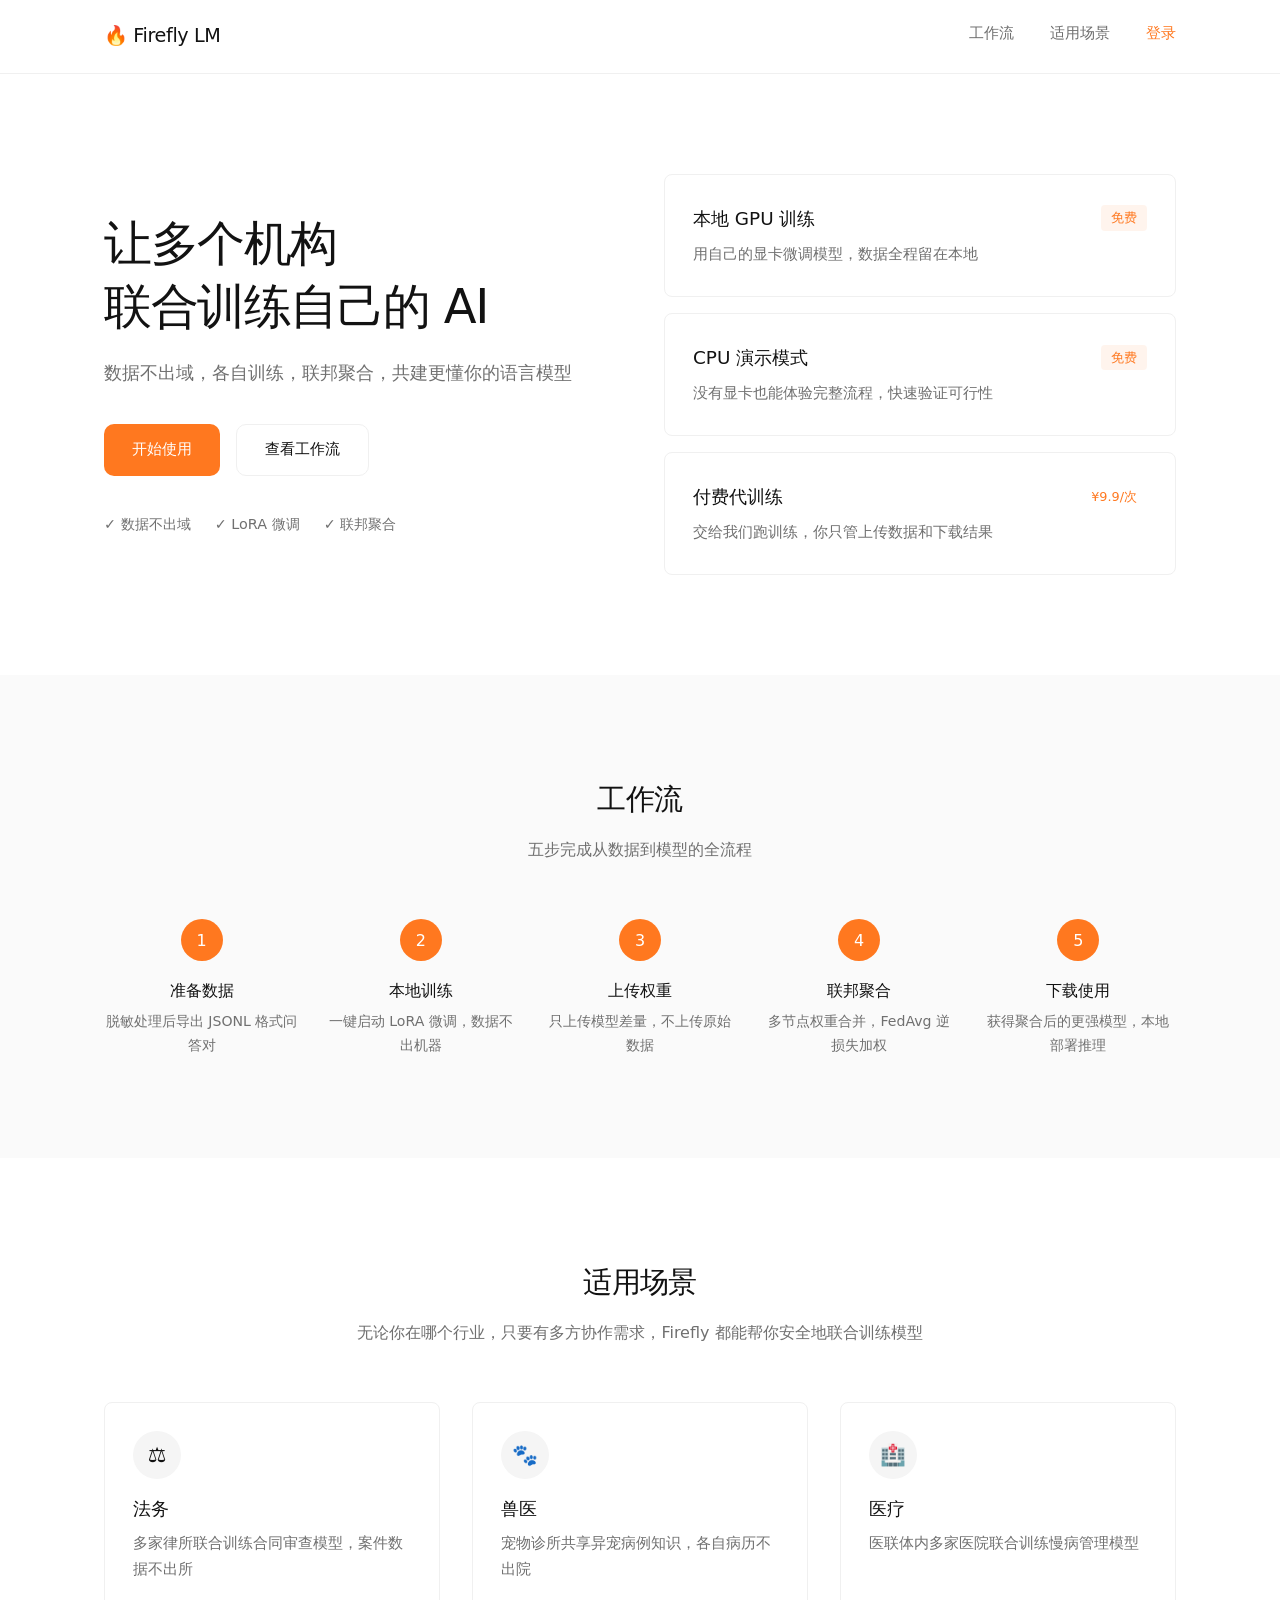
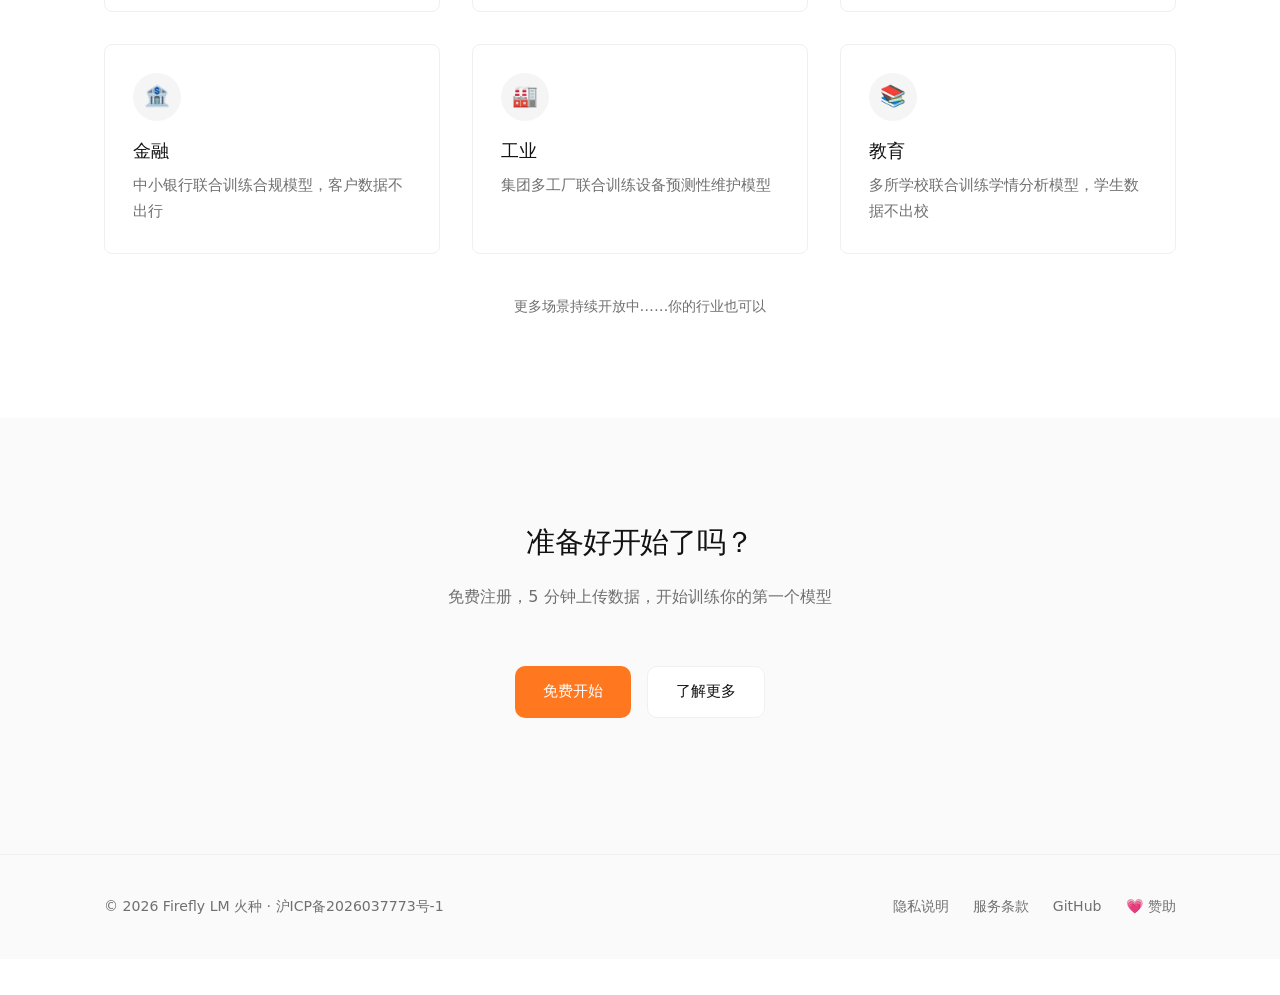
==== commit abd0f7bd: "chore: add ICP 备案号 沪ICP备2026037773号-1" ====
--- a/index.html
+++ b/index.html
@@ -156,12 +156,12 @@
   <!-- ========== 页脚 ========== -->
   <footer class="footer">
     <div class="container footer-inner">
-      <p class="footer-text">© 2026 Firefly LM 火种 · <a href="https://beian.miit.gov.cn" target="_blank" rel="noopener" class="footer-icp">ICP 备案中</a></p>
+      <p class="footer-text">© 2026 Firefly LM 火种 · <a href="https://beian.miit.gov.cn" target="_blank" rel="noopener" class="footer-icp">沪ICP备2026037773号-1</a></p>
       <div class="footer-links">
         <a href="javascript:openPrivacy()" class="footer-link">隐私说明</a>
         <a href="#" class="footer-link">服务条款</a>
         <a href="https://github.com/firefly-lm-org" target="_blank" rel="noopener" class="footer-link">GitHub</a>
-        <a href="https://ifdian.net/a/xw383200" target="_blank" rel="noopener" class="footer-link">💗 赞助</a>
+        <a href="https://ifdian.net/a/firefly-lm" target="_blank" rel="noopener" class="footer-link">💗 赞助</a>
       </div>
     </div>
   </footer>
